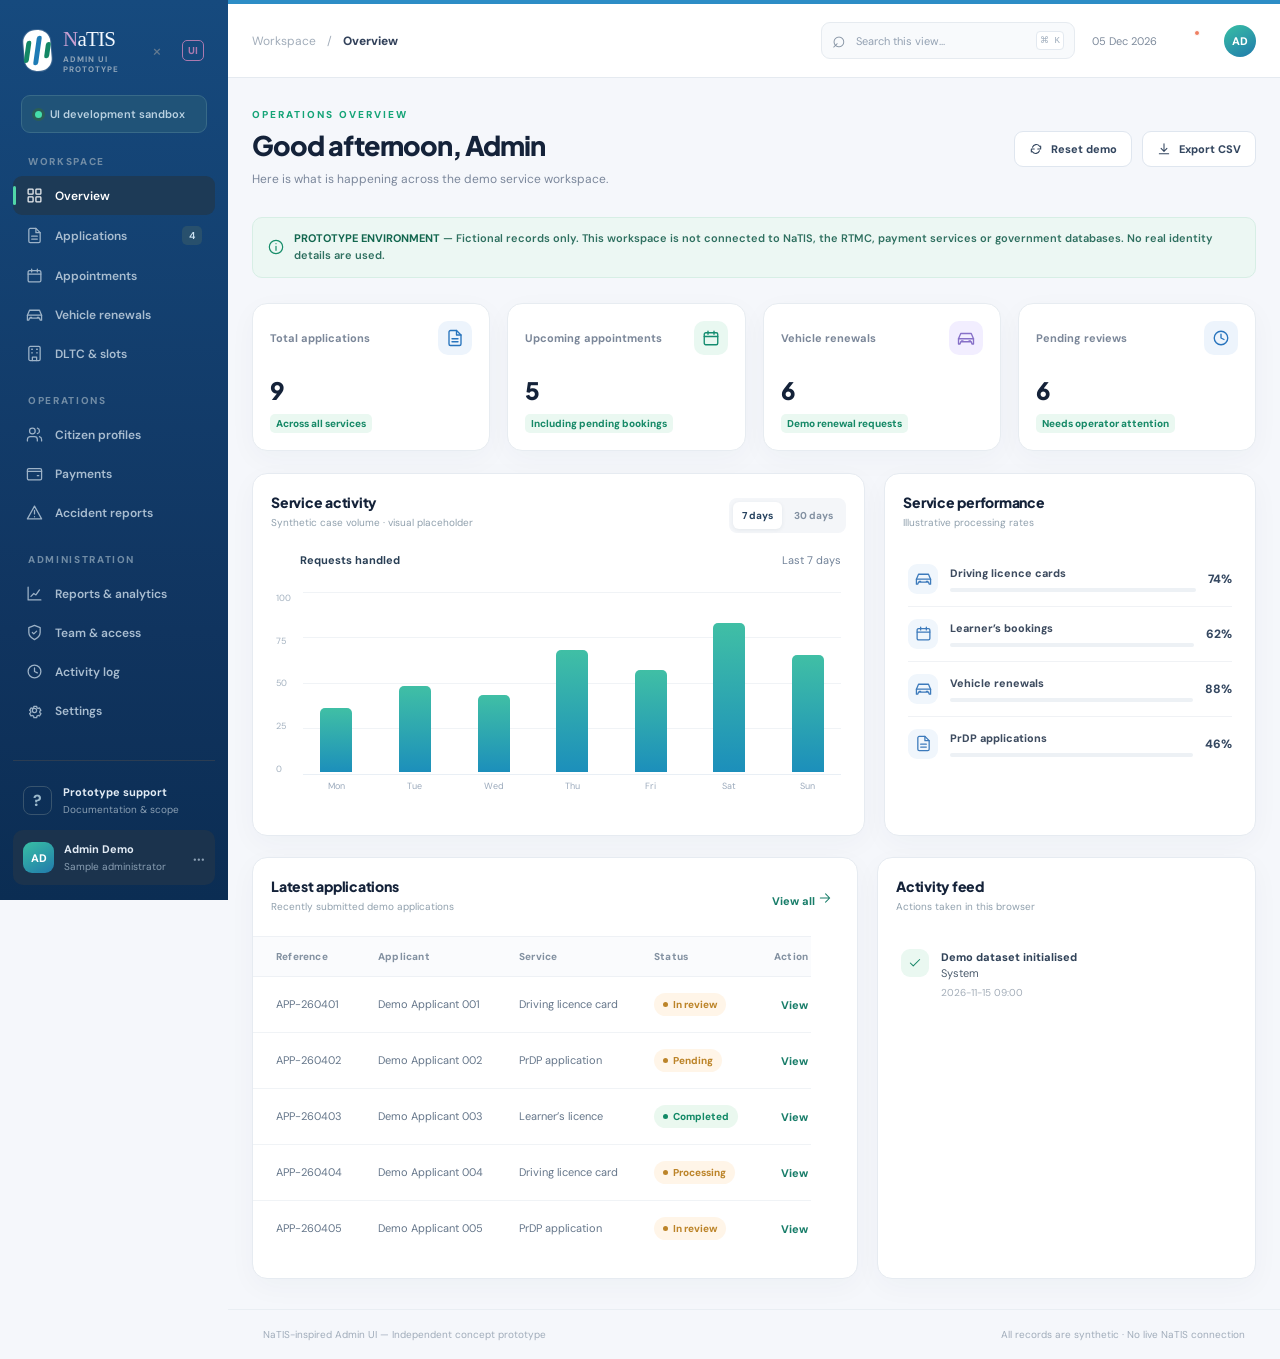
==== natis-admin/standalone.html @ 0d1a3b78 "feat(natis-admin): add self-contained HTML demo" ====
<!DOCTYPE html>
<html lang="en-ZA">
<head>
  <meta charset="UTF-8" />
  <meta name="viewport" content="width=device-width, initial-scale=1" />
  <meta name="theme-color" content="#0b1930" />
  <meta name="description" content="An independent, fictional admin-console prototype for road-traffic online services. Not affiliated with NaTIS or the RTMC." />
  <title>NaTIS Admin UI — Independent Prototype</title>
  <style>
@import url('https://fonts.googleapis.com/css2?family=DM+Sans:wght@400;500;600;700;800&family=Plus+Jakarta+Sans:wght@400;500;600;700;800&display=swap');
:root{color-scheme:light;--navy:#10233d;--navy2:#0b1c33;--navy3:#16314f;--ink:#142239;--sub:#728096;--border:#e5eaf0;--panel:#fff;--bg:#f5f7fb;--blue:#2572ce;--green:#07956e;--green2:#e9f8f1;--amber:#d08b18;--red:#c94b53;--shadow:0 8px 28px rgba(24,44,72,.035);--radius:15px}
*{box-sizing:border-box}html,body{padding:0;margin:0;min-height:100%;font-family:'DM Sans',-apple-system,BlinkMacSystemFont,'Segoe UI',sans-serif;color:var(--ink);background:var(--bg)}button,input,select,textarea{font:inherit}button{cursor:pointer}a{color:inherit}button:focus-visible,input:focus-visible,select:focus-visible{outline:3px solid #95c6fd;outline-offset:2px}
.app-shell{display:flex;min-height:100vh}.sidebar{width:257px;flex:0 0 257px;min-height:100vh;background:var(--navy);color:#d8e3ef;display:flex;flex-direction:column;position:sticky;top:0;height:100vh;z-index:15;padding:25px 13px 15px}.brand{display:flex;align-items:center;gap:12px;padding:2px 11px 21px}.brand-emblem{width:41px;height:41px;border-radius:12px;background:#e5f7f1;display:flex;gap:5px;align-items:center;justify-content:center;transform:rotate(-5deg)}.brand-emblem span{height:22px;width:5px;border-radius:4px;background:#138765;transform:skewX(-13deg)}.brand-emblem span:nth-child(2){height:29px;background:#1e7bb5}.brand-emblem span:nth-child(3){height:16px}.brand-copy{display:flex;flex-direction:column;gap:2px;min-width:0}.brand-copy strong{font-family:'Plus Jakarta Sans',sans-serif;color:#fff;font-size:15px;letter-spacing:-.55px}.brand-copy>span{color:#8ca2b7;letter-spacing:2.15px;font-size:9px;font-weight:800}.workspace-chip{display:flex;align-items:center;gap:8px;padding:11px 13px;background:#193552;border:1px solid #2b4560;border-radius:9px;margin:0 8px 22px;color:#b9d1e1;font-size:11px;font-weight:600}.green-dot{display:inline-block;width:7px;height:7px;border-radius:50%;background:#45dfac;box-shadow:0 0 0 3px #2a5e56}.nav-group{margin-bottom:21px}.nav-group-label{font-size:10px;letter-spacing:1.65px;color:#718ca5;padding:0 15px;margin:0 0 8px;font-weight:800}.nav-link{border:0;width:100%;padding:11px 13px;color:#a9bdd0;display:flex;align-items:center;gap:12px;background:transparent;text-align:left;border-radius:9px;font-size:12px;font-weight:600;position:relative;transition:background .15s,color .15s}.nav-link svg{width:17px;height:17px;opacity:.92}.nav-link:hover{background:#1c3854;color:#fff}.nav-link.active{background:#1d3a56;color:#fff}.nav-link.active:before{content:'';position:absolute;left:0;top:10px;bottom:10px;width:3px;background:#51d6a8;border-radius:2px}.nav-link .count{margin-left:auto;border-radius:5px;background:#28506d;font-size:10px;color:#d0e5f4;padding:3px 7px}.sidebar nav{overflow-y:auto;padding-bottom:12px;scrollbar-width:thin;scrollbar-color:#33506a transparent}.sidebar-bottom{margin-top:auto;padding-top:10px;border-top:1px solid #2b3d53}.sidebar-assist{display:flex;gap:11px;align-items:center;padding:14px 10px}.assist-icon{border:1px solid #38546e;width:29px;height:29px;border-radius:8px;display:grid;place-items:center;font-weight:800;color:#9cb9cc}.sidebar-assist strong,.operator strong{display:block;font-size:11px;color:#e2ebf4}.sidebar-assist span,.operator span{display:block;font-size:10px;color:#8a9fb3;margin-top:4px}.operator{padding:12px 10px;display:flex;align-items:center;gap:10px;background:#1b334d;border-radius:10px}.avatar,.top-avatar{background:linear-gradient(150deg,#38bfa4,#217aac);color:white;width:31px;height:31px;display:grid;place-items:center;border-radius:9px;font-size:11px;font-weight:800}.operator-ellipsis{margin-left:auto}.sidebar-close{display:none}
.main-area{min-width:0;flex:1;display:flex;flex-direction:column}.topbar{height:78px;flex:0 0 78px;background:#fff;border-bottom:1px solid var(--border);display:flex;align-items:center;justify-content:space-between;padding:0 35px;gap:18px}.top-left,.top-right{display:flex;align-items:center;gap:11px}.breadcrumb-root,.breadcrumb-divider{font-size:12px;color:#a2adba}.breadcrumb-current{font-size:12px;font-weight:800;color:#33425b}.top-right{gap:17px}.search-container{height:37px;border:1px solid #e6ebf0;background:#f8fafc;border-radius:9px;display:flex;align-items:center;padding:0 10px;gap:8px;width:254px}.search-icon{font-size:23px;line-height:0;color:#8593a3;margin-top:-3px}.search-container input{width:100%;min-width:0;outline:none;border:0;background:transparent;color:#22334c;font-size:11px}.search-container input:focus{outline:none}.search-container:focus-within{box-shadow:0 0 0 3px #e3f1ff;border-color:#98bfec}.search-container input::placeholder{color:#93a1b2}.search-container kbd{white-space:nowrap;background:#fff;border:1px solid #e3e9f0;color:#a0aebd;border-radius:4px;font-size:9px;padding:3px}.header-date{font-size:11px;color:#7e8b9c;white-space:nowrap}.icon-button{width:33px;height:33px;display:grid;place-items:center;border:0;background:transparent;border-radius:8px;color:#637a90;font-size:18px}.icon-button:hover{background:#f0f4f8}.notifications-button{position:relative}.notifications-button i{width:6px;height:6px;border-radius:50%;background:#ef7f62;position:absolute;right:7px;top:6px;border:1px solid #fff}.top-avatar{width:32px;height:32px;border-radius:50%}.mobile-menu{display:none}
.page-wrap{flex:1;width:100%;max-width:1610px;margin:0 auto;padding:37px 35px 30px}.page-eyebrow{font-size:10px;font-weight:800;letter-spacing:2.05px;color:var(--green);text-transform:uppercase;margin-bottom:8px}.page-header{display:flex;align-items:center;justify-content:space-between;gap:20px;margin:0 0 27px}.page-header h1{font-family:'Plus Jakarta Sans',sans-serif;font-size:27px;letter-spacing:-1.05px;line-height:1.2;margin:0 0 9px;font-weight:800}.page-header p{font-size:12px;margin:0;color:#7b879b;line-height:1.6}.header-actions{display:flex;align-items:center;gap:10px}.btn{display:inline-flex;align-items:center;justify-content:center;gap:8px;border:1px solid #dfe6ef;padding:10px 14px;border-radius:9px;font-weight:800;background:#fff;color:#33465f;font-size:11px;white-space:nowrap;transition:background .15s,transform .1s}.btn:hover{background:#f7fafc}.btn:active{transform:translateY(1px)}.btn svg{width:14px;height:14px}.btn.primary{background:#178c70;border-color:#178c70;color:white;box-shadow:0 4px 10px #158c7020}.btn.primary:hover{background:#087357}.btn.danger{border-color:#fee1e1;color:#c64b53;background:#fff9f9}.btn.ghost{background:transparent;border-color:transparent}.btn.small{padding:7px 11px;font-size:10px}.btn:disabled{opacity:.45;cursor:not-allowed}.proto-note{display:flex;align-items:center;gap:10px;background:#ecf7f3;border:1px solid #d7eee5;color:#2f7060;border-radius:10px;padding:12px 15px;font-size:11px;font-weight:600;line-height:1.6;margin-bottom:25px}.proto-note svg{flex:0 0 16px;color:#178d69}.proto-note strong{color:#13674f}
.kpi-grid{display:grid;grid-template-columns:repeat(4,minmax(0,1fr));gap:17px;margin-bottom:22px}.kpi{background:#fff;border:1px solid #e7ecf1;border-radius:var(--radius);padding:20px 21px 18px;box-shadow:var(--shadow);min-width:0}.kpi-top{display:flex;justify-content:space-between;align-items:center;gap:8px;margin-bottom:20px}.kpi-label{font-size:11px;font-weight:700;color:#7b8799}.kpi-icon{display:grid;place-items:center;width:34px;height:34px;border-radius:10px;background:#edf4fc;color:#2874bd}.kpi-icon.green{background:#e9f8f1;color:#148c70}.kpi-icon.orange{background:#fff6e7;color:#cb8a29}.kpi-icon.purple{background:#f2eeff;color:#8770c8}.kpi-value{font-size:27px;font-weight:800;letter-spacing:-1.25px;font-family:'Plus Jakarta Sans',sans-serif;white-space:nowrap}.kpi-foot{margin-top:9px;display:flex;align-items:center;gap:6px;font-size:10px;color:#8995a3}.trend{color:#168967;background:#eaf8f1;font-size:10px;padding:3px 6px;border-radius:5px;font-weight:800}.trend.warn{background:#fff5e6;color:#c18125}.panel-grid{display:grid;grid-template-columns:minmax(0,1.65fr) minmax(280px,1fr);gap:19px;margin-bottom:21px}.panel{background:var(--panel);border:1px solid #e6ebf1;border-radius:var(--radius);box-shadow:var(--shadow);min-width:0}.panel-header{display:flex;align-items:center;justify-content:space-between;padding:23px 23px 16px;gap:13px}.panel-title{font-family:'Plus Jakarta Sans',sans-serif;font-size:14px;font-weight:800;letter-spacing:-.25px;margin:0}.panel-subtitle{font-size:10px;color:#90a0ad;margin-top:5px}.panel-body{padding:0 23px 22px}.segment{display:flex;align-items:center;gap:3px;background:#f4f6f9;border-radius:8px;padding:4px}.segment button{border:0;background:transparent;border-radius:6px;color:#8290a1;padding:7px 9px;font-size:10px;font-weight:700}.segment button.active{background:#fff;box-shadow:0 1px 4px #182f4713;color:#25415e}.chart-wrapper{height:214px;width:100%;padding:5px 0 0}.chart-wrapper svg{width:100%;height:100%;overflow:visible}.chart-axis{font-size:10px;fill:#9aa8b8}.chart-label-row{display:flex;justify-content:space-between;color:#9ba8b7;font-size:10px;padding:0 0 0 24px}.service-row{display:flex;align-items:center;gap:12px;padding:12px 0}.service-row:not(:last-child){border-bottom:1px solid #f0f2f5}.service-symbol{height:35px;width:35px;border-radius:9px;background:#f0f6fc;color:#3c7abb;display:grid;place-items:center}.service-symbol.green{background:#e9f7f1;color:#178c6a}.service-symbol.orange{background:#fff5e8;color:#c69435}.service-symbol.purple{background:#f4efff;color:#9279bb}.service-info{flex:1;min-width:0}.service-info strong{display:block;font-size:10.8px;color:#3d4b5f;font-weight:800}.service-info span{font-size:10px;color:#98a4b3;margin-top:4px;display:block}.service-count{font-size:12px;font-weight:800;color:#344760}.service-progress{background:#edf1f5;height:4px;border-radius:5px;margin-top:8px;overflow:hidden}.service-progress span{display:block;height:100%;background:#46ac97;border-radius:5px}
.table-panel{overflow:hidden}.table-head{padding:21px 22px 15px;display:flex;align-items:center;justify-content:space-between;gap:10px}.table-head h3{font-size:14px;font-weight:800;font-family:'Plus Jakarta Sans',sans-serif;margin:0}.table-head p{font-size:10px;color:#9ba6b2;margin:5px 0 0}.table-head a{font-size:11px;text-decoration:none;color:#178c70;font-weight:800}.table-outer{overflow:auto;width:100%}table{width:100%;border-collapse:collapse;white-space:nowrap}thead th{text-align:left;background:#fafbfd;border-top:1px solid #eef1f5;border-bottom:1px solid #eef1f5;color:#8391a1;font-size:10px;font-weight:800;letter-spacing:.2px;padding:13px 18px}thead th:first-child,tbody td:first-child{padding-left:23px}tbody td{padding:13px 18px;border-bottom:1px solid #f0f3f6;font-size:11px;color:#65768a}tbody tr:last-child td{border-bottom:none}tbody tr:hover{background:#fafdfd}td strong{color:#2c3a51;font-weight:800;font-size:11px}td small{display:block;font-size:10px;color:#9aa6b4;margin-top:4px}.table-person{display:flex;align-items:center;gap:9px}.person-avatar{width:29px;height:29px;display:grid;place-items:center;border-radius:9px;background:#eaf3fa;color:#36618a;font-weight:800;font-size:10px}.status{display:inline-flex;align-items:center;gap:5px;border-radius:30px;font-size:10px;font-weight:800;padding:5px 9px;white-space:nowrap}.status:before{content:'';width:5px;height:5px;border-radius:50%;background:currentColor}.status.confirmed,.status.completed,.status.complete,.status.open,.status.active,.status.paid,.status.dispatched,.status.resolved,.status.readyforcollection{color:#128966;background:#eaf8ef}.status.pending,.status.processing,.status.inreview,.status.underreview,.status.reducedhours,.status.pendingreview,.status.review{color:#bc8429;background:#fff5e8}.status.cancelled,.status.failed,.status.closed,.status.problemcard,.status.rejected{color:#c44c57;background:#fff0f0}.status.default{color:#53749a;background:#edf3fa}.row-action{color:#187d69;font-size:11px;font-weight:800;background:transparent;border:0;padding:7px;white-space:nowrap}.row-action:hover{text-decoration:underline}.empty-state{padding:40px;text-align:center;color:#7b8997;font-size:12px}.empty-state strong{color:#526579;display:block;margin-bottom:7px}.table-tools{display:flex;align-items:center;gap:8px;padding:0 21px 16px;flex-wrap:wrap}.input,.select{padding:9px 11px;background:#fff;border:1px solid #e3e9ef;border-radius:8px;color:#46576c;font-size:11px;min-width:0}.search-field{position:relative;flex:1;min-width:220px}.search-field input{width:100%;padding-left:33px}.search-field span{position:absolute;left:11px;top:9px;color:#9babb9}.table-footer{border-top:1px solid #f0f2f5;padding:14px 23px;color:#98a5b3;font-size:10px;display:flex;align-items:center;justify-content:space-between}.table-footer b{color:#5f6e7d}.mini-pager{display:flex;gap:5px}.mini-pager button{border:1px solid #e9edf2;background:#fff;border-radius:6px;padding:5px 9px;font-size:10px;color:#53677a}.mini-pager button:disabled{opacity:.4;cursor:not-allowed}
.two-column{display:grid;grid-template-columns:minmax(0,1.6fr) minmax(290px,1fr);gap:19px;margin-top:20px}.activity{padding:5px 22px 22px}.activity-item{display:flex;align-items:flex-start;gap:12px;padding:13px 0}.activity-item:not(:last-child){border-bottom:1px solid #f3f5f7}.activity-dot{background:#eaf8f1;color:#158567;width:28px;height:28px;border-radius:9px;display:grid;place-items:center;flex:0 0 28px}.activity-text{flex:1;font-size:11px;line-height:1.5;color:#4d5d6e}.activity-text strong{font-weight:800;color:#314359}.activity-text span{display:block;margin-top:3px;color:#a3adb8;font-size:10px}.statline{display:flex;justify-content:space-between;padding:11px 0;font-size:11px;color:#7f8c9c;border-bottom:1px solid #f0f3f6}.statline strong{color:#30455d;font-size:11px}.summary-meter{height:7px;background:#edf2f6;overflow:hidden;border-radius:5px;display:flex;margin:15px 0 18px}.summary-meter span{height:100%}.summary-meter span:nth-child(1){background:#1da681}.summary-meter span:nth-child(2){background:#5b9ccc}.summary-meter span:nth-child(3){background:#edbc68}.summary-meter span:nth-child(4){background:#e77e78}.legend{display:flex;gap:14px;flex-wrap:wrap;font-size:10px;color:#8d9aaa}.legend i{display:inline-block;width:8px;height:8px;border-radius:50%;margin-right:6px}.panel-content{padding:0 23px 22px}.filter-section{margin-bottom:19px}.small-cards{display:grid;grid-template-columns:repeat(3,1fr);gap:15px;margin-bottom:22px}.small-stat{background:#fff;border:1px solid #e7ecf1;border-radius:12px;padding:17px 19px}.small-stat span{color:#8190a3;display:block;font-size:10px;margin-bottom:12px;font-weight:700}.small-stat strong{font-size:23px;font-family:'Plus Jakarta Sans',sans-serif;color:#293b53;letter-spacing:-.6px}.small-stat small{font-size:10px;color:#8b99a6;display:block;margin-top:7px}.hero-gradient{background:linear-gradient(110deg,#0f2c4a,#1f6172);color:white;border-radius:16px;padding:25px;display:flex;align-items:center;justify-content:space-between;gap:18px;margin:0 0 22px}.hero-gradient strong{font-size:16px;font-family:'Plus Jakarta Sans',sans-serif}.hero-gradient p{font-size:11px;color:#c8e7e6;margin:9px 0 0;line-height:1.6}.hero-gradient button{background:#f5ffff;color:#145b62;border:0;border-radius:9px;padding:11px 14px;font-size:11px;font-weight:800;white-space:nowrap}.settings-grid{display:grid;grid-template-columns:repeat(2,minmax(0,1fr));gap:19px}.setting-card{border:1px solid #e7ecf1;background:#fff;border-radius:14px;padding:22px}.setting-card h3{margin:0 0 9px;font-size:14px}.setting-card p{font-size:11px;color:#8492a2;line-height:1.7}.toggle-row{display:flex;align-items:center;justify-content:space-between;gap:13px;padding:15px 0;border-bottom:1px solid #eff2f5}.toggle-row:last-child{border-bottom:0}.toggle-row span{font-size:11px;font-weight:700;color:#46566a}.switch{position:relative;width:35px;height:20px;appearance:none;background:#cbd6e0;border:0;border-radius:20px;cursor:pointer;transition:background .2s}.switch:before{content:'';position:absolute;left:3px;top:3px;width:14px;height:14px;background:#fff;border-radius:50%;transition:transform .2s;box-shadow:0 1px 3px #1c3d4b44}.switch:checked{background:#13a17b}.switch:checked:before{transform:translateX(15px)}.info-box{background:#f5f8fb;border:1px solid #e6ebf0;border-radius:11px;padding:18px;color:#677c91;font-size:11px;line-height:1.8}.info-box strong{color:#273f58}.info-box p{margin:5px 0 0}.badge-demo{display:inline-flex;gap:6px;align-items:center;background:#fff8e9;border:1px solid #f7e5c3;border-radius:30px;color:#b28435;padding:6px 10px;font-size:10px;font-weight:800}.permission-table td:not(:first-child),.permission-table th:not(:first-child){text-align:center}.permission-ok{color:#178b6e;font-size:15px}.permission-no{color:#cad1da;font-size:15px}.app-footer{padding:18px 35px;border-top:1px solid #e9eef3;color:#a0acba;font-size:10px;display:flex;align-items:center;justify-content:space-between;gap:16px;flex-wrap:wrap}
.toast-stack{position:fixed;z-index:40;bottom:24px;right:25px;display:flex;flex-direction:column;gap:10px;max-width:360px}.toast{box-shadow:0 12px 35px #18395625;background:#132f47;color:#f5ffff;padding:13px 16px;border-radius:10px;border:1px solid #295273;font-size:12px;line-height:1.5;animation:rise .2s ease}@keyframes rise{from{transform:translateY(8px);opacity:0}to{transform:translateY(0);opacity:1}}.modal-overlay{position:fixed;inset:0;background:#0714279e;backdrop-filter:blur(3px);z-index:30;display:flex;align-items:center;justify-content:center;padding:15px}.modal{width:min(520px,100%);max-height:90vh;overflow:auto;border-radius:16px;background:#fff;box-shadow:0 40px 90px #0003}.modal-header{padding:23px 25px 16px;display:flex;align-items:flex-start;justify-content:space-between;gap:15px;border-bottom:1px solid #edf1f5}.modal-header strong{font-family:'Plus Jakarta Sans',sans-serif;font-size:18px;font-weight:800;color:#243b53;display:block}.modal-header span{font-size:10px;color:#8795a5;display:block;margin-top:6px}.modal-header button{border:0;background:#f5f7fa;border-radius:7px;width:29px;height:29px;color:#657990;font-size:17px}.modal-body{padding:21px 25px}.detail-row{padding:11px 0;display:flex;align-items:flex-start;justify-content:space-between;gap:20px;border-bottom:1px solid #f0f3f6}.detail-row span{color:#8b9aaa;font-size:11px}.detail-row strong{font-size:11px;color:#30445b;max-width:65%;text-align:right;word-break:break-word}.modal-actions{padding:17px 25px 22px;display:flex;justify-content:flex-end;gap:9px;flex-wrap:wrap}.modal-form{display:grid;grid-template-columns:1fr 1fr;gap:13px}.form-field{display:flex;flex-direction:column;gap:6px}.form-field.full{grid-column:1/-1}.form-field label{font-size:10px;font-weight:800;color:#66798e}.form-field input,.form-field select{border:1px solid #dce4ed;border-radius:8px;padding:11px 12px;outline:none;font-size:12px;color:#253d51;background:#fff;width:100%}.form-field input:focus,.form-field select:focus{border-color:#4c9dcb}.form-help{grid-column:1/-1;font-size:10px;line-height:1.6;color:#98a5b4;margin:2px 0 0}.mobile-shade{display:none}
@media(max-width:1280px){.sidebar{width:228px;flex-basis:228px}.page-wrap{padding:30px 24px}.topbar{padding:0 24px}.kpi{padding:17px}.kpi-value{font-size:24px}.panel-header{padding:19px 18px 13px}.panel-body{padding:0 18px 20px}.service-symbol{width:30px;height:30px}}
@media(max-width:1040px){.kpi-grid{grid-template-columns:repeat(2,minmax(0,1fr))}.header-date{display:none}.panel-grid,.two-column{grid-template-columns:1fr 1fr}.topbar{height:68px;flex-basis:68px}.search-container{width:190px}}
@media(max-width:800px){.sidebar{position:fixed;transform:translateX(-110%);transition:transform .2s;box-shadow:20px 0 40px #0002}.app-shell.nav-open .sidebar{transform:translateX(0)}.app-shell.nav-open .mobile-shade{display:block;position:fixed;inset:0;background:#1423367a;z-index:10}.sidebar-close{display:grid;margin-left:auto;color:#bed1e0}.mobile-menu{display:grid}.panel-grid,.two-column,.settings-grid{grid-template-columns:1fr}.search-container{width:190px}.page-header{align-items:flex-start}.app-footer{padding:16px 22px}}
@media(max-width:560px){.page-wrap{padding:24px 15px}.topbar{padding:0 14px}.breadcrumb-root,.breadcrumb-divider{display:none}.top-right{gap:8px}.search-container{max-width:145px}.search-container kbd{display:none}.top-avatar{display:none}.page-header{display:block}.page-header h1{font-size:23px}.header-actions{margin-top:17px;flex-wrap:wrap}.kpi-grid{gap:10px}.kpi{padding:15px 13px}.kpi-top{margin-bottom:13px}.kpi-value{font-size:20px}.kpi-foot{font-size:9px}.kpi-label{font-size:10px}.kpi-icon{height:29px;width:29px}.small-cards{grid-template-columns:1fr}.hero-gradient{display:block}.hero-gradient button{margin-top:15px}.panel-header{display:block}.panel-header .segment{margin-top:14px;display:inline-flex}.table-head{padding:20px 16px 12px}.table-tools{padding:0 16px 13px}.proto-note{align-items:flex-start}.modal-form{grid-template-columns:1fr}.modal-actions .btn{flex:1}}
/* Additional production-style sections and accessible sample branding */
:root{--navy:#153d6b;--navy2:#0a2e56;--navy3:#1d5082;--green:#15a477;--blue:#287dbb}
.sidebar{background:linear-gradient(180deg,#164a7e,#10345f 70%,#0b2d53)}
.brand-emblem{background:#fff;box-shadow:0 0 0 1px #ffffff2c}
.brand-copy strong{font-family:Georgia,'Times New Roman',serif;font-size:21px;color:#fff;letter-spacing:-.8px;font-weight:500}
.brand-copy>span{font-size:8px;letter-spacing:1.25px}
.topbar{border-top:4px solid #2d8dc6;min-height:75px}
.panel-content .table-outer{margin-left:-23px;margin-right:-23px}
.panel-content .table-outer table{min-width:570px}
.bar-chart{display:flex;align-items:end;height:100%;flex:1;gap:12px;border-bottom:1px solid #e9eff5;background:repeating-linear-gradient(to top,transparent,transparent calc(25% - 1px),#f0f3f6 calc(25% - 1px),#f0f3f6 25%)}
.bar-column{height:100%;flex:1;display:flex;align-items:center;justify-content:flex-end;flex-direction:column;gap:8px;min-width:0}
.bar-column .bar{background:linear-gradient(#40bfa5,#1c8fbb);border-radius:5px 5px 0 0;min-height:8px;width:min(32px,75%);transition:height .2s}
.bar-column span{height:12px;font-size:9px;color:#9baabc;margin-bottom:-18px}
.chart-wrapper{display:flex;gap:12px;padding-bottom:26px;margin-bottom:12px}
.chart-axis{display:flex;flex-direction:column;justify-content:space-between;font-size:9px;color:#a4b2c0}
.chart-label-row{display:flex;justify-content:space-between;margin:1px 0 20px;font-size:11px;color:#718298}.chart-label-row strong{color:#293f55}
.centre-grid{display:grid;grid-template-columns:repeat(3,minmax(0,1fr));gap:18px}
.centre-card{background:white;border:1px solid #e4ebf1;border-radius:13px;padding:21px;box-shadow:var(--shadow)}
.centre-card-top{display:flex;justify-content:space-between;align-items:center}.centre-card h3{margin:18px 0 6px;font-size:15px;color:#253c52}.centre-card p{font-size:11px;color:#8998a9;margin:0 0 23px}
.centre-capacity{display:flex;align-items:center;justify-content:space-between;gap:8px;font-size:11px;margin-bottom:12px}.centre-capacity strong{color:#286b5f}.centre-capacity span{color:#94a4b3;font-size:10px}
.centre-card .service-progress{height:7px;margin-bottom:22px}.centre-card .btn{width:100%}
.report-bar-row{padding:15px 0;display:flex;align-items:center;gap:18px;border-bottom:1px solid #eff3f6}.report-bar-row>div:first-child{width:40%;font-size:11px}.report-bar-row strong{display:block;color:#38516a}.report-bar-row span{font-size:10px;color:#93a2b2}.report-bar-row .service-progress{flex:1}
.export-list{display:grid;grid-template-columns:1fr 1fr;gap:9px}.export-list button{background:#f8fafc;border:1px solid #e6edf3;padding:11px;border-radius:9px;display:flex;align-items:center;gap:10px;color:#3c5167;font-size:11px;cursor:pointer;text-align:left}.export-list button span{flex:1}.export-list button:hover{background:#eef8f4;border-color:#a6ddce}
.compact table td{padding-top:7px;padding-bottom:7px}
@media(max-width:1200px){.centre-grid{grid-template-columns:repeat(2,minmax(0,1fr))}}
@media(max-width:680px){.centre-grid{grid-template-columns:1fr}.export-list{grid-template-columns:1fr}.bar-chart{gap:6px}.panel-content .table-outer{margin-left:-15px;margin-right:-15px}}

/* NaTIS purple wordmark accent inspired by the public portal */
.brand-copy strong{color:#f3f8ff}.brand-copy strong:first-letter{color:#c9a0d2}.workspace-chip{border-color:#386a88;background:#205378}.sidebar .brand:after{content:'UI';color:#ab7aaf;font-size:10px;font-weight:800;border:1px solid #ab7aaf;border-radius:5px;padding:3px 5px;margin-left:auto}.brand-copy>span{letter-spacing:1.03px}

</style>
</head>
<body>
  <div class="app-shell" id="appShell">
    <div class="mobile-shade" id="shade"></div>
    <aside class="sidebar" id="sidebar" aria-label="Primary navigation">
      <div class="brand">
        <span class="brand-emblem" aria-hidden="true"><span></span><span></span><span></span></span>
        <div class="brand-copy"><strong>NaTIS</strong><span>ADMIN UI PROTOTYPE</span></div>
        <button class="sidebar-close icon-button" id="closeSidebar" aria-label="Close navigation">×</button>
      </div>
      <div class="workspace-chip"><span class="green-dot"></span><span>UI development sandbox</span></div>
      <nav id="sideNav"></nav>
      <div class="sidebar-bottom">
        <div class="sidebar-assist"><div class="assist-icon">?</div><div><strong>Prototype support</strong><span>Documentation & scope</span></div></div>
        <div class="operator"><div class="avatar">AD</div><div class="operator-info"><strong>Admin Demo</strong><span>Sample administrator</span></div><span class="operator-ellipsis">•••</span></div>
      </div>
    </aside>
    <main class="main-area">
      <header class="topbar">
        <div class="top-left">
          <button id="menuToggle" class="icon-button mobile-menu" aria-label="Open menu">☰</button>
          <span class="breadcrumb-root">Workspace</span><span class="breadcrumb-divider">/</span><span id="breadcrumbCurrent" class="breadcrumb-current">Overview</span>
        </div>
        <div class="top-right">
          <div class="search-container"><span class="search-icon" aria-hidden="true">⌕</span><input id="globalSearch" type="search" autocomplete="off" aria-label="Search this view" placeholder="Search this view..." /><kbd>⌘ K</kbd></div>
          <div class="header-date" id="headerDate"></div>
          <button id="notificationsButton" class="icon-button notifications-button" title="View demo notifications" aria-label="Notifications"><span id="notificationIcon"></span><i></i></button>
          <div class="top-avatar" title="Sample administrator">AD</div>
        </div>
      </header>
      <div class="page-wrap"><div id="pageContent"></div></div>
      <footer class="app-footer"><span>NaTIS-inspired Admin UI — Independent concept prototype</span><span>All records are synthetic · No live NaTIS connection</span></footer>
    </main>
  </div>
  <div id="toastStack" class="toast-stack" aria-live="polite"></div>
  <div id="modalLayer"></div>
  <script>
/* NaTIS-inspired admin workspace demo — all records synthetic; no network/auth. */
(() => {
  'use strict';
  const KEY = 'road-services-admin-demo-v1';
  const icons = {
    grid:'<rect x="3" y="3" width="7" height="7" rx="1"/><rect x="14" y="3" width="7" height="7" rx="1"/><rect x="3" y="14" width="7" height="7" rx="1"/><rect x="14" y="14" width="7" height="7" rx="1"/>',
    file:'<path d="M14 2H6a2 2 0 0 0-2 2v16a2 2 0 0 0 2 2h12a2 2 0 0 0 2-2V8z"/><path d="M14 2v6h6M8 13h8M8 17h8"/>',
    calendar:'<rect x="3" y="5" width="18" height="16" rx="2"/><path d="M16 3v4M8 3v4M3 10h18"/>',
    car:'<path d="m5 17-1 3H2v-7l3-7h14l3 7v7h-2l-1-3H5Z"/><path d="M2 13h20M6 16h2m8 0h2"/>',
    building:'<rect x="4" y="2" width="16" height="20" rx="2"/><path d="M9 22v-5h6v5M8 6h1M15 6h1M8 11h1M15 11h1"/>',
    users:'<path d="M16 21v-2a4 4 0 0 0-4-4H6a4 4 0 0 0-4 4v2M9 11a4 4 0 1 0 0-8 4 4 0 0 0 0 8Z M22 21v-2a4 4 0 0 0-3-3.87M16 3.13a4 4 0 0 1 0 7.75"/>',
    wallet:'<rect x="2" y="5" width="20" height="16" rx="2"/><path d="M2 9h20M16 15h2"/>',
    alert:'<path d="M12 3 2 21h20L12 3Z M12 9v5m0 4h.01"/>',
    chart:'<path d="M3 3v18h18M7 16l4-4 3 2 5-7"/>',
    shield:'<path d="M12 22s8-4 8-10V5l-8-3-8 3v7c0 6 8 10 8 10Z"/><path d="m9 12 2 2 4-4"/>',
    clock:'<circle cx="12" cy="12" r="9"/><path d="M12 7v5l4 2"/>',
    settings:'<path d="M12 15a3 3 0 1 0 0-6 3 3 0 0 0 0 6Z"/><path d="m19.4 15 .1.1 1.6 1.3-2 3.4-1.9-.8a8 8 0 0 1-1.8 1l-.3 2h-4l-.3-2a8 8 0 0 1-1.8-1l-1.9.8-2-3.4 1.6-1.3a8 8 0 0 1 0-2l-1.6-1.3 2-3.4 1.9.8a8 8 0 0 1 1.8-1l.3-2h4l.3 2a8 8 0 0 1 1.8 1l1.9-.8 2 3.4-1.6 1.3a8 8 0 0 1 0 2Z"/>',
    search:'<circle cx="11" cy="11" r="7"/><path d="m16 16 5 5"/>',
    bell:'<path d="M18 8a6 6 0 0 0-12 0c0 7-3 7-3 9h18c0-2-3-2-3-9M10 21h4"/>',
    download:'<path d="M12 3v13m-5-5 5 5 5-5M4 20h16"/>',
    plus:'<path d="M12 4v16M4 12h16"/>',
    chevron:'<path d="m9 18 6-6-6-6"/>',
    check:'<path d="m4 12 5 5L20 6"/>',
    filter:'<path d="M3 5h18l-7 8v6l-4 2v-8L3 5Z"/>',
    arrow:'<path d="M4 12h16m-7-7 7 7-7 7"/>',
    refresh:'<path d="M20 7v5h-5M4 17v-5h5"/><path d="M6 9a7 7 0 0 1 12-2l2 2M4 15l2 2a7 7 0 0 0 12-2"/>',
    info:'<circle cx="12" cy="12" r="10"/><path d="M12 11v6m0-10h.01"/>',
    logout:'<path d="M10 17l5-5-5-5M15 12H3M12 3h7a2 2 0 0 1 2 2v14a2 2 0 0 1-2 2h-7"/>'
  };
  function icon(name, size=18){ return `<svg width="${size}" height="${size}" viewBox="0 0 24 24" fill="none" stroke="currentColor" stroke-width="1.8" stroke-linecap="round" stroke-linejoin="round" aria-hidden="true">${icons[name]||icons.file}</svg>`; }
  const nav = [
    {group:'WORKSPACE',items:[['overview','Overview','grid'],['applications','Applications','file'],['appointments','Appointments','calendar'],['renewals','Vehicle renewals','car'],['centres','DLTC & slots','building']]},
    {group:'OPERATIONS',items:[['citizens','Citizen profiles','users'],['payments','Payments','wallet'],['accidents','Accident reports','alert']]},
    {group:'ADMINISTRATION',items:[['reports','Reports & analytics','chart'],['team','Team & access','shield'],['audit','Activity log','clock'],['settings','Settings','settings']]}
  ];
  const demo = {
    applications:[
      ['APP-260401','Demo Applicant 001','Driving licence card','Johannesburg','In review','2026-11-14'],
      ['APP-260402','Demo Applicant 002','PrDP application','Pretoria','Pending','2026-11-14'],
      ['APP-260403','Demo Applicant 003','Learner’s licence','Polokwane','Completed','2026-11-13'],
      ['APP-260404','Demo Applicant 004','Driving licence card','Midrand','Processing','2026-11-13'],
      ['APP-260405','Demo Applicant 005','PrDP application','Centurion','In review','2026-11-12'],
      ['APP-260406','Demo Applicant 006','Driving licence test','Tzaneen','Pending','2026-11-12'],
      ['APP-260407','Demo Applicant 007','Learner’s licence','Sandton','Completed','2026-11-11'],
      ['APP-260408','Demo Applicant 008','Driving licence card','Phalaborwa','Rejected','2026-11-10'],
      ['APP-260409','Demo Applicant 009','PrDP application','Pretoria','Processing','2026-11-10']
    ].map(([id,name,service,centre,status,date])=>({id,name,service,centre,status,date})),
    appointments:[
      ['BKG-260101','Demo Applicant 011','Learner’s licence test','Pretoria DLTC','2026-11-18','09:00','Confirmed'],
      ['BKG-260102','Demo Applicant 012','Driving licence test','Centurion DLTC','2026-11-19','10:30','Confirmed'],
      ['BKG-260103','Demo Applicant 013','Card renewal','Polokwane DLTC','2026-11-20','11:00','Pending'],
      ['BKG-260104','Demo Applicant 014','Learner’s licence test','Midrand DLTC','2026-11-21','08:00','Confirmed'],
      ['BKG-260105','Demo Applicant 015','Driving licence test','Pretoria DLTC','2026-11-22','12:30','Cancelled'],
      ['BKG-260106','Demo Applicant 016','Card renewal','Phalaborwa DLTC','2026-11-23','09:30','Pending']
    ].map(([id,name,service,centre,date,time,status])=>({id,name,service,centre,date,time,status})),
    renewals:[
      ['VEH-260201','Demo Vehicle 001','GP ••• 084','Gauteng','Paid','R 1,052.00','2026-11-14'],
      ['VEH-260202','Demo Vehicle 002','L ••• 315','Limpopo','Processing','R 735.00','2026-11-14'],
      ['VEH-260203','Demo Vehicle 003','CA ••• 090','Western Cape','Dispatched','R 924.00','2026-11-13'],
      ['VEH-260204','Demo Vehicle 004','GP ••• 716','Gauteng','Pending','R 1,266.00','2026-11-13'],
      ['VEH-260205','Demo Vehicle 005','FS ••• 052','Free State','Completed','R 812.00','2026-11-12'],
      ['VEH-260206','Demo Vehicle 006','L ••• 611','Limpopo','Processing','R 680.00','2026-11-11']
    ].map(([id,name,registration,province,status,amount,date])=>({id,name,registration,province,status,amount,date})),
    centres:[
      ['CTR-001','Pretoria DLTC','Gauteng','Pretoria',42,60,'Active'],
      ['CTR-002','Centurion DLTC','Gauteng','Centurion',33,50,'Active'],
      ['CTR-003','Polokwane DLTC','Limpopo','Polokwane',25,40,'Active'],
      ['CTR-004','Midrand DLTC','Gauteng','Midrand',39,50,'Active'],
      ['CTR-005','Phalaborwa DLTC','Limpopo','Phalaborwa',17,30,'Reduced hours'],
      ['CTR-006','Sandton DLTC','Gauteng','Sandton',36,45,'Active']
    ].map(([id,name,province,city,booked,total,status])=>({id,name,province,city,booked,total,status})),
    citizens:Array.from({length:10},(_,i)=>({id:`USR-${String(2401+i)}`,name:`Demo Profile ${String(i+1).padStart(3,'0')}`,identity:`TEST •••• ${String(3000+i*421).slice(-4)}`,province:['Gauteng','Limpopo','Mpumalanga','Free State'][i%4],joined:`2026-10-${String(i+10).padStart(2,'0')}`,status:i===8?'Suspended':'Active'})),
    payments:[
      ['PAY-261001','VEH-260201','Vehicle renewal','R 1,052.00','Paid','2026-11-14'],
      ['PAY-261002','VEH-260202','Vehicle renewal','R 735.00','Paid','2026-11-14'],
      ['PAY-261003','APP-260402','PrDP booking','R 250.00','Pending','2026-11-14'],
      ['PAY-261004','VEH-260204','Vehicle renewal','R 1,266.00','Failed','2026-11-13'],
      ['PAY-261005','APP-260403','Learner’s test','R 108.00','Paid','2026-11-13'],
      ['PAY-261006','VEH-260205','Vehicle renewal','R 812.00','Paid','2026-11-12']
    ].map(([id,reference,service,amount,status,date])=>({id,reference,service,amount,status,date})),
    accidents:[
      ['INC-260101','Demo Report 001','Johannesburg','Minor damage','Pending review','2026-11-14'],
      ['INC-260102','Demo Report 002','Tshwane','Vehicle damage','In review','2026-11-13'],
      ['INC-260103','Demo Report 003','Polokwane','Minor damage','Resolved','2026-11-12'],
      ['INC-260104','Demo Report 004','Mbombela','Property damage','Pending review','2026-11-11']
    ].map(([id,name,location,type,status,date])=>({id,name,location,type,status,date})),
    team:[
      ['STAFF-001','Admin Demo','System administrator','Gauteng','Active'],
      ['STAFF-002','Reviewer Demo','Application reviewer','Limpopo','Active'],
      ['STAFF-003','Centre Demo','Centre operator','Gauteng','Active'],
      ['STAFF-004','Auditor Demo','Read-only auditor','National','Active']
    ].map(([id,name,role,scope,status])=>({id,name,role,scope,status})),
    audit:[{id:'LOG-001',action:'Demo dataset initialised',entity:'System',actor:'System',date:'2026-11-15 09:00'}],
    settings:{alerts:true,compact:false,weeklyDigest:false}
  };
  let state;
  try { const saved=JSON.parse(localStorage.getItem(KEY)); state=saved&&saved.applications&&saved.centres?{...structuredClone(demo),...saved}:structuredClone(demo); } catch {state=structuredClone(demo);}
  let page='overview', query='', filter='all', period='7d', pageIndex=0, modal=null;
  const $=sel=>document.querySelector(sel);
  const h=(value)=>String(value??'').replace(/[&<>"']/g,c=>({'&':'&amp;','<':'&lt;','>':'&gt;','"':'&quot;',"'":'&#39;'}[c]));
  const cap=s=>s.charAt(0).toUpperCase()+s.slice(1);
  const prettyDate=s=>{const d=new Date(`${s}T12:00:00`);return Number.isNaN(d.getTime())?s:d.toLocaleDateString('en-ZA',{day:'2-digit',month:'short',year:'numeric'});};
  const status=s=>`<span class="status ${h(s.toLowerCase().replace(/[^a-z]/g,''))}">${h(s)}</span>`;
  const routeLabel=id=>nav.flatMap(group=>group.items).find(i=>i[0]===id)?.[1]||'Overview';
  const save=()=>{try{localStorage.setItem(KEY,JSON.stringify(state));}catch{toast('Local storage is unavailable in this browser.');}};
  function log(action,entity){state.audit.unshift({id:`LOG-${Date.now()}`,action,entity,actor:'Admin Demo',date:new Date().toLocaleString('en-ZA',{hour12:false})});save();}
  function toast(message){const item=document.createElement('div');item.className='toast';item.textContent=message;$('#toastStack').append(item);setTimeout(()=>item.remove(),3400);}
  function navigate(target){if(!nav.flatMap(g=>g.items).some(i=>i[0]===target))target='overview';page=target;query='';filter='all';pageIndex=0;$('#globalSearch').value='';location.hash=`/${target}`;draw();$('#appShell').classList.remove('nav-open');window.scrollTo(0,0);}
  function navHtml(){return nav.map(g=>`<section class="nav-group"><p class="nav-group-label">${g.group}</p>${g.items.map(([id,label,ic])=>`<button class="nav-link ${page===id?'active':''}" data-nav="${id}" aria-current="${page===id?'page':'false'}">${icon(ic)}<span>${label}</span>${id==='applications'?`<span class="count">${state.applications.filter(a=>a.status==='Pending'||a.status==='In review').length}</span>`:''}</button>`).join('')}</section>`).join('');}
  const head=(eyebrow,title,desc='',actions='')=>`<div class="page-header"><div><div class="page-eyebrow">${eyebrow}</div><h1>${title}</h1><p>${desc}</p></div>${actions?`<div class="header-actions">${actions}</div>`:''}</div>`;
  const note=()=>`<div class="proto-note">${icon('info',16)}<span><strong>PROTOTYPE ENVIRONMENT</strong> — Fictional records only. This workspace is not connected to NaTIS, the RTMC, payment services or government databases. No real identity details are used.</span></div>`;
  const btn=(label,action,kind='')=>`<button class="btn ${kind}" data-action="${action}">${label}</button>`;
  const kpi=(label,value,delta,ic,kind='')=>`<article class="kpi"><div class="kpi-top"><span class="kpi-label">${label}</span><span class="kpi-icon ${kind}">${icon(ic,18)}</span></div><div class="kpi-value">${value}</div><div class="kpi-foot"><span class="trend">${delta}</span></div></article>`;
  const panel=(title,subtitle,inner,extra='')=>`<section class="panel"><div class="panel-header"><div><h2 class="panel-title">${title}</h2>${subtitle?`<p class="panel-subtitle">${subtitle}</p>`:''}</div>${extra}</div><div class="panel-content">${inner}</div></section>`;
  const stat=(label,value,foot)=>`<div class="small-stat"><span>${label}</span><strong>${value}</strong><small>${foot}</small></div>`;
  const table=(cols,rows,key,empty='No matching demo records.')=>`<div class="table-outer"><table><thead><tr>${cols.map(x=>`<th>${x[0]}</th>`).join('')}<th>Action</th></tr></thead><tbody>${rows.length?rows.map(r=>`<tr>${cols.map(([label,field,fmt])=>`<td>${fmt?fmt(r[field],r):h(r[field])}</td>`).join('')}<td><button class="row-action" data-open="${key}:${h(r.id)}" aria-label="View ${h(r.id)}">View details ${icon('chevron',12)}</button></td></tr>`).join(''):`<tr><td colspan="${cols.length+1}"><div class="empty-state"><strong>Nothing matches your search</strong>${empty}</div></td></tr>`}</tbody></table></div>`;
  const field=(label,name,value='',type='text',opts='')=>`<div class="form-field"><label for="f_${name}">${label}</label>${type==='select'?`<select id="f_${name}" name="${name}">${opts.split('|').map(x=>`<option ${x===value?'selected':''}>${h(x)}</option>`).join('')}</select>`:`<input id="f_${name}" name="${name}" type="${type}" value="${h(value)}" required />`}</div>`;
  const filterTool=(placeholder,statuses)=>`<div class="table-tools"><label class="search-field"><span>${icon('search',14)}</span><input class="input" id="localQuery" value="${h(query)}" aria-label="Search records" placeholder="${placeholder}" autocomplete="off"/></label><select class="select" id="statusFilter" aria-label="Filter by status"><option value="all">All statuses</option>${statuses.map(x=>`<option value="${h(x)}" ${filter===x?'selected':''}>${h(x)}</option>`).join('')}</select></div>`;
  const match=r=>Object.values(r).some(v=>String(v).toLowerCase().includes(query.toLowerCase())) && (filter==='all'||r.status===filter);
  const exportButton=key=>`<button class="btn" data-export="${key}">${icon('download',15)} Export CSV</button>`;
  function overview(){
    const apps=state.applications, upcoming=state.appointments.filter(x=>x.status!=='Cancelled');
    const bars=(period==='7d'?[35,47,42,67,56,82,64]:[45,60,51,68,75,48,82,61,56,79,65,88,68,77]).map((n,i)=>`<div class="bar-column"><div class="bar" style="height:${n}%" title="Demo volume ${n}"></div><span>${period==='7d'?['Mon','Tue','Wed','Thu','Fri','Sat','Sun'][i]:String(i*2+1)}</span></div>`).join('');
    const services=[['Driving licence cards',74,'car'],['Learner’s bookings',62,'calendar'],['Vehicle renewals',88,'car'],['PrDP applications',46,'file']];
    const recent=[...apps].sort((a,b)=>b.date.localeCompare(a.date)).slice(0,5);
    return head('OPERATIONS OVERVIEW','Good afternoon, Admin','Here is what is happening across the demo service workspace.',`${btn(`${icon('refresh',14)} Reset demo`,'reset','')}${exportButton('applications')}`)+note()+
      `<div class="kpi-grid">${kpi('Total applications',apps.length,'Across all services','file','blue')}${kpi('Upcoming appointments',upcoming.length,'Including pending bookings','calendar','green')}${kpi('Vehicle renewals',state.renewals.length,'Demo renewal requests','car','purple')}${kpi('Pending reviews',apps.filter(a=>['In review','Pending'].includes(a.status)).length+state.accidents.filter(a=>a.status==='Pending review').length,'Needs operator attention','clock','amber')}</div>`+
      `<div class="panel-grid">${panel('Service activity','Synthetic case volume · visual placeholder',`<div class="chart-label-row"><strong>Requests handled</strong><span>${period==='7d'?'Last 7 days':'Last 30 days'}</span></div><div class="chart-wrapper"><div class="chart-axis"><span>100</span><span>75</span><span>50</span><span>25</span><span>0</span></div><div class="bar-chart" role="img" aria-label="Sample request activity bar chart">${bars}</div></div>`,`<div class="segment"><button data-period="7d" class="${period==='7d'?'active':''}">7 days</button><button data-period="30d" class="${period==='30d'?'active':''}">30 days</button></div>`)}${panel('Service performance','Illustrative processing rates',services.map(([name,n,ic])=>`<div class="service-row"><div class="service-symbol">${icon(ic,17)}</div><div class="service-info"><strong>${name}</strong><div class="service-progress"><span style="width:${n}%"></span></div></div><span class="service-count">${n}%</span></div>`).join(''))}</div>`+
      `<div class="two-column">${panel('Latest applications','Recently submitted demo applications',table([['Reference','id'],['Applicant','name'],['Service','service'],['Status','status',status]],recent,'applications'),`<button class="row-action" data-nav="applications">View all ${icon('arrow',14)}</button>`)}${panel('Activity feed','Actions taken in this browser',state.audit.slice(0,5).map(x=>`<div class="activity-item"><span class="activity-dot">${icon('check',14)}</span><div class="activity-text"><strong>${h(x.action)}</strong><div>${h(x.entity)}</div><span>${h(x.date)}</span></div></div>`).join(''))}</div>`;
  }
  function recordsPage(key,eyebrow,title,description,cols,statuses,create=false){let rows=state[key].filter(match);return head(eyebrow,title,description,`${exportButton(key)} ${create?btn(`${icon('plus',14)} New ${key==='appointments'?'booking':'record'}`,`new:${key}`,'primary'):''}`)+note()+`<section class="panel table-panel"><div class="table-head"><div><h2>${title} register</h2><p>${state[key].length} demo records • ${rows.length} displayed</p></div><span class="badge-demo">SANDBOX DATA</span></div>${filterTool('Search by reference, name or service...',statuses)}${table(cols,rows,key)}<div class="table-footer"><span>Showing <b>${rows.length}</b> of ${state[key].length} records</span><span>Demo data can be modified locally</span></div></section>`;}
  function appointments(){return `<div class="small-cards">${stat('Confirmed',state.appointments.filter(a=>a.status==='Confirmed').length,'Demo appointments')}${stat('Awaiting confirmation',state.appointments.filter(a=>a.status==='Pending').length,'Pending operator review')}${stat('Cancelled',state.appointments.filter(a=>a.status==='Cancelled').length,'Sample cancellations')}</div>`+recordsPage('appointments','BOOKING OPERATIONS','Appointments','Manage test bookings and card-renewal appointments in the demo workspace.',[['Booking ID','id'],['Applicant','name'],['Service','service'],['Centre','centre'],['Date','date',prettyDate],['Time','time'],['Status','status',status]],['Confirmed','Pending','Cancelled'],true);}
  function centres(){const rows=state.centres.filter(match);return head('SERVICE NETWORK','DLTC & available slots','Review demonstration licensing centre capacity and operator availability.',btn(`${icon('plus',14)} Add centre`,'new:centres','primary'))+note()+`<div class="small-cards">${stat('Listed centres',state.centres.length,'All demonstration centres')}${stat('Total daily slots',state.centres.reduce((n,c)=>n+c.total,0),'Illustrative daily capacity')}${stat('Available slots',state.centres.reduce((n,c)=>n+c.total-c.booked,0),'Sample unbooked capacity')}</div><div class="table-tools" style="padding:0 0 17px"><label class="search-field"><span>${icon('search',14)}</span><input class="input" id="localQuery" value="${h(query)}" placeholder="Find a demo centre..." aria-label="Search centres"/></label></div><div class="centre-grid">${rows.map(c=>`<article class="centre-card"><div class="centre-card-top"><span class="service-symbol">${icon('building',20)}</span>${status(c.status)}</div><h3>${h(c.name)}</h3><p>${h(c.city)} · ${h(c.province)}</p><div class="centre-capacity"><strong>${c.total-c.booked} slots available</strong><span>${c.booked}/${c.total} booked</span></div><div class="service-progress"><span style="width:${Math.min(100,c.booked/c.total*100)}%"></span></div><button class="btn" data-open="centres:${h(c.id)}">Manage centre ${icon('chevron',13)}</button></article>`).join('')}</div>`;}
  function reports(){let values=[['Applications',state.applications.length],['Appointments',state.appointments.length],['Renewals',state.renewals.length],['Accident reports',state.accidents.length]];let total=values.reduce((n,a)=>n+a[1],0);return head('ANALYTICS','Reports & analytics','Operational snapshots derived exclusively from fictional local data.',`${exportButton('applications')} ${exportButton('audit')}`)+note()+`<div class="kpi-grid">${kpi('Cases on record',total,'All service categories','file')}${kpi('Completed applications',state.applications.filter(x=>x.status==='Completed').length,'From current local dataset','check')}${kpi('Paid transactions',state.payments.filter(x=>x.status==='Paid').length,'No real financial activity','wallet')}${kpi('Active centres',state.centres.filter(x=>x.status==='Active').length,'Fictional centres','building')}</div><div class="two-column">${panel('Volume by service','Current local records',values.map(([label,n])=>`<div class="report-bar-row"><div><strong>${label}</strong><span>${n} records</span></div><div class="service-progress"><span style="width:${total?Math.round(n/total*100):0}%"></span></div></div>`).join(''))}${panel('Downloadable data','Export synthetic tables in CSV format',`<div class="export-list">${['applications','appointments','renewals','centres','citizens','payments','accidents','audit'].map(x=>`<button data-export="${x}">${icon('file',16)}<span>${cap(x)}.csv</span>${icon('download',15)}</button>`).join('')}</div>`)}</div>`;}
  function team(){return head('ACCESS MANAGEMENT','Team & permissions','Illustrative role-based access matrix, without real authentication.',btn(`${icon('plus',14)} Add demo operator`,'new:team','primary'))+note()+`<div class="two-column">${panel('Demo operators','Local presentation only',table([['Operator','name'],['Role','role'],['Scope','scope'],['Status','status',status]],state.team.filter(match),'team'))}${panel('Role permission matrix','A suggested starting point',`<div class="table-outer"><table class="permission-table"><thead><tr><th>Permission</th><th>Admin</th><th>Reviewer</th><th>Auditor</th></tr></thead><tbody>${[['View records',1,1,1],['Update applications',1,1,0],['Edit centre capacity',1,0,0],['Manage accounts',1,0,0],['Export audit logs',1,0,1]].map(r=>`<tr><td>${r[0]}</td>${r.slice(1).map(x=>`<td class="${x?'permission-ok':'permission-no'}">${x?'✓':'—'}</td>`).join('')}</tr>`).join('')}</tbody></table></div>`)}</div>`;}
  function audit(){return recordsPage('audit','GOVERNANCE','Activity log','Local audit trail of changes made inside this browser.',[['Event','action'],['Record','entity'],['Actor','actor'],['Timestamp','date']],[],false);}
  function settings(){return head('WORKSPACE CONFIGURATION','Settings','Interface preferences for the local demonstration environment.')+note()+`<div class="settings-grid"><section class="setting-card"><h3>Interface preferences</h3><p>Stored in your browser only; changes do not affect any live service.</p>${[['alerts','Enable action notifications'],['compact','Compact data tables'],['weeklyDigest','Weekly digest (UI option only)']].map(([key,label])=>`<label class="toggle-row"><span>${label}</span><input class="switch" type="checkbox" data-setting="${key}" ${state.settings[key]?'checked':''}/></label>`).join('')}</section><section class="setting-card"><h3>Integration readiness</h3><p>External services are intentionally disabled for the UI acceptance phase.</p><div class="info-box"><strong>Google Apps Script</strong><p>Not connected · planned phase 2</p><strong>Google Sheets</strong><p>Not connected · planned phase 2</p><strong>Government/NaTIS databases</strong><p>Not connected · requires authorisation, security review and a documented integration contract</p></div></section><section class="setting-card"><h3>Data reset</h3><p>Clear local edits and restore all fictional demonstration records.</p>${btn(`${icon('refresh',14)} Restore sample dataset`,'reset','danger')}</section><section class="setting-card"><h3>About this concept</h3><p>Unendorsed admin interface concept inspired by the public NaTIS colour palette. For demonstration, evaluation, and implementation planning only.</p><div class="info-box"><strong>Version 1.0.0</strong><p>HTML · CSS · JavaScript · No API keys · No authentication · Offline-friendly after initial load</p></div></section></div>`;}
  const pages={overview,applications:()=>recordsPage('applications','CASE MANAGEMENT','Applications','Review licensing and PrDP application queues.',[['Reference','id'],['Applicant','name'],['Service','service'],['Centre','centre'],['Submitted','date',prettyDate],['Status','status',status]],['Pending','In review','Processing','Completed','Rejected']),appointments,renewals:()=>recordsPage('renewals','VEHICLE LICENSING','Vehicle renewals','Track demo licence renewal requests, processing and fulfilment.',[['Reference','id'],['Vehicle','name'],['Registration','registration'],['Province','province'],['Amount','amount'],['Status','status',status]],['Pending','Paid','Processing','Dispatched','Completed']),centres,citizens:()=>recordsPage('citizens','CITIZEN SERVICES','Citizen profiles','Search fictional accounts. Government IDs are never stored or displayed.',[['Profile','name'],['Synthetic ID','identity'],['Province','province'],['Registered','joined',prettyDate],['Status','status',status]],['Active','Suspended']),payments:()=>recordsPage('payments','TRANSACTION MONITORING','Payments','Illustrative financial records only. No live payment processing.',[['Transaction','id'],['Reference','reference'],['Service','service'],['Amount','amount'],['Date','date',prettyDate],['Status','status',status]],['Paid','Pending','Failed']),accidents:()=>recordsPage('accidents','INCIDENT MANAGEMENT','Accident reports','Triage fictional damage-only incident reports.',[['Report','id'],['Submitter','name'],['Location','location'],['Type','type'],['Submitted','date',prettyDate],['Status','status',status]],['Pending review','In review','Resolved']),reports,team,audit,settings};
  function draw(){
    $('#sideNav').innerHTML=navHtml();$('#breadcrumbCurrent').textContent=routeLabel(page);
    $('#pageContent').innerHTML=(pages[page]||overview)();
    if(state.settings.compact)document.body.classList.add('compact');else document.body.classList.remove('compact');
    $('#headerDate').textContent=new Date().toLocaleDateString('en-ZA',{day:'2-digit',month:'short',year:'numeric'});
  }
  function openDetail(collection,id){const row=state[collection]?.find(x=>x.id===id);if(!row)return toast('Demo record not found.');modal={collection,id};const fields=Object.entries(row).map(([k,v])=>`<div class="detail-row"><span>${h(k.replace(/([A-Z])/g,' $1').replace(/^./,m=>m.toUpperCase()))}</span><strong>${k==='status'?status(v):h(v)}</strong></div>`).join('');
    let statuses={applications:['Pending','In review','Processing','Completed','Rejected'],appointments:['Pending','Confirmed','Cancelled'],renewals:['Pending','Paid','Processing','Dispatched','Completed'],centres:['Active','Reduced hours','Closed'],citizens:['Active','Suspended'],payments:[],accidents:['Pending review','In review','Resolved'],team:['Active','Suspended'],audit:[]}[collection]||[];
    const edit=collection==='appointments'?`<div class="modal-form" style="margin-top:17px">${field('Appointment date','date',row.date,'date')}${field('Time','time',row.time,'time')}</div>`:collection==='centres'?`<div class="modal-form" style="margin-top:17px">${field('Booked slots','booked',row.booked,'number')}${field('Total slots','total',row.total,'number')}</div>`:'';
    const selector=statuses.length?`<div class="form-field" style="margin-top:16px"><label for="newStatus">Update demo status</label><select id="newStatus">${statuses.map(x=>`<option ${x===row.status?'selected':''}>${h(x)}</option>`).join('')}</select></div>`:'';
    $('#modalLayer').innerHTML=`<div class="modal-overlay" role="presentation"><div class="modal" role="dialog" aria-modal="true" aria-labelledby="dialogTitle"><div class="modal-header"><div><strong id="dialogTitle">${h(id)}</strong><span>${h(cap(collection))} · Fictional record</span></div><button data-close aria-label="Close dialog">×</button></div><div class="modal-body">${fields}${edit}${selector}</div><div class="modal-actions"><button class="btn" data-close>Close</button>${selector||edit?`<button class="btn primary" data-save-detail>Save demo changes</button>`:''}</div></div></div>`;
    $('#modalLayer').querySelector('[data-close]').focus();
  }
  function openCreate(collection){modal={collection,create:true};let inner='';
    if(collection==='appointments')inner=`${field('Applicant name','name','Demo Applicant','text')}${field('Service','service','Learner’s licence test','select','Learner’s licence test|Driving licence test|Card renewal')}${field('Centre','centre','Pretoria DLTC','select',state.centres.map(x=>x.name).join('|'))}${field('Date','date','2026-11-25','date')}${field('Time','time','09:00','time')}<p class="form-help">Creates a fictional appointment in this browser only.</p>`;
    if(collection==='centres')inner=`${field('Centre name','name','Demo DLTC','text')}${field('City','city','Pretoria')}${field('Province','province','Gauteng','select','Gauteng|Limpopo|Mpumalanga|Free State|KwaZulu-Natal|North West|Eastern Cape|Western Cape|Northern Cape')}${field('Daily capacity','total',30,'number')}<p class="form-help">This will not create an official testing centre.</p>`;
    if(collection==='team')inner=`${field('Operator display name','name','Demo Operator')}${field('Role','role','Application reviewer','select','System administrator|Application reviewer|Centre operator|Read-only auditor')}${field('Scope','scope','Gauteng','select','National|Gauteng|Limpopo|Western Cape|Eastern Cape|KwaZulu-Natal')}<p class="form-help">No invitation is emailed. This is a UI-only record.</p>`;
    $('#modalLayer').innerHTML=`<div class="modal-overlay"><form id="createForm" class="modal" role="dialog" aria-modal="true" aria-labelledby="dialogTitle"><div class="modal-header"><div><strong id="dialogTitle">New ${h(collection.slice(0,-1))}</strong><span>Create a synthetic record</span></div><button type="button" data-close aria-label="Close dialog">×</button></div><div class="modal-body"><div class="modal-form">${inner}</div></div><div class="modal-actions"><button type="button" class="btn" data-close>Cancel</button><button type="submit" class="btn primary">Create demo record</button></div></form></div>`;
    $('#createForm input').focus();
  }
  function closeModal(){modal=null;$('#modalLayer').innerHTML='';}
  function saveDetail(){if(!modal||modal.create)return;const row=state[modal.collection].find(x=>x.id===modal.id);if(!row)return;const s=$('#newStatus');if(s)row.status=s.value;
    if(modal.collection==='appointments'){const date=$('#f_date').value,time=$('#f_time').value;if(!date||!time)return toast('Date and time are required.');row.date=date;row.time=time;}
    if(modal.collection==='centres'){let booked=Number($('#f_booked').value),total=Number($('#f_total').value);if(!Number.isInteger(total)||!Number.isInteger(booked)||total<=0||booked<0||booked>total)return toast('Capacity must be positive and booked slots cannot exceed total.');row.total=total;row.booked=booked;}
    log('Updated demo record',row.id);closeModal();draw();toast(`Saved local changes to ${row.id}.`);
  }
  function createRecord(form){const data=Object.fromEntries(new FormData(form));const collection=modal?.collection;if(!['appointments','centres','team'].includes(collection))return;
    const prefix={appointments:'BKG',centres:'CTR',team:'STAFF'}[collection];const id=`${prefix}-DEMO-${String(Date.now()).slice(-6)}`;let row={id,...data,status:collection==='appointments'?'Pending':'Active'};
    if(collection==='centres'){row.booked=0;row.total=Number(data.total);if(!Number.isInteger(row.total)||row.total<1)return toast('Enter a valid daily capacity.');}
    state[collection].unshift(row);log('Created demo record',id);closeModal();draw();toast(`${id} created locally.`);
  }
  function exportCsv(collection){const rows=state[collection];if(!Array.isArray(rows)||!rows.length)return toast('No records to export.');const keys=Object.keys(rows[0]);const cell=v=>{let x=String(v??'');if(/^[\s]*[=+@-]/.test(x))x="'"+x;return `"${x.replace(/"/g,'""')}"`;};const csv=[keys.map(cell).join(','),...rows.map(r=>keys.map(k=>cell(r[k])).join(','))].join('\r\n');const blob=new Blob(['\ufeff',csv],{type:'text/csv;charset=utf-8;'});const url=URL.createObjectURL(blob);const a=document.createElement('a');a.href=url;a.download=`natis-admin-demo-${collection}.csv`;document.body.append(a);a.click();a.remove();setTimeout(()=>URL.revokeObjectURL(url),1000);toast(`Exported ${rows.length} fictional ${collection} records.`);}
  document.addEventListener('click',e=>{
    const n=e.target.closest('[data-nav]');if(n){navigate(n.dataset.nav);return;}
    const b=e.target.closest('[data-open]');if(b){const [collection,...id]=b.dataset.open.split(':');openDetail(collection,id.join(':'));return;}
    if(e.target.closest('[data-close]')||(e.target.classList.contains('modal-overlay'))){closeModal();return;}
    if(e.target.closest('[data-save-detail]')){saveDetail();return;}
    const exp=e.target.closest('[data-export]');if(exp){exportCsv(exp.dataset.export);return;}
    const p=e.target.closest('[data-period]');if(p){period=p.dataset.period;draw();return;}
    const a=e.target.closest('[data-action]');if(a){const name=a.dataset.action;if(name.startsWith('new:'))openCreate(name.slice(4));if(name==='reset'){if(confirm('Restore all synthetic data and discard your local demo edits?')){state=structuredClone(demo);save();log('Reset demo dataset','System');draw();toast('Demo data restored.');}}return;}
  });
  document.addEventListener('submit',e=>{if(e.target.id==='createForm'){e.preventDefault();createRecord(e.target);}});
  document.addEventListener('input',e=>{if(e.target.id==='localQuery'||e.target.id==='globalSearch'){query=e.target.value;pageIndex=0;const focused=e.target.id;const caret=e.target.selectionStart;draw();const n=$('#'+focused);if(n){n.focus();try{n.setSelectionRange(caret,caret);}catch{}}if(focused==='globalSearch')$('#globalSearch').value=query;}});
  document.addEventListener('change',e=>{if(e.target.id==='statusFilter'){filter=e.target.value;draw();}if(e.target.dataset.setting){state.settings[e.target.dataset.setting]=e.target.checked;save();draw();toast('Preference saved locally.');}});
  document.addEventListener('keydown',e=>{if(e.key==='Escape'){if(modal)closeModal();else $('#appShell').classList.remove('nav-open');}if((e.metaKey||e.ctrlKey)&&e.key.toLowerCase()==='k'){e.preventDefault();$('#globalSearch').focus();}});
  $('#menuToggle').addEventListener('click',()=>$('#appShell').classList.add('nav-open'));
  $('#closeSidebar').addEventListener('click',()=>$('#appShell').classList.remove('nav-open'));
  $('#shade').addEventListener('click',()=>$('#appShell').classList.remove('nav-open'));
  $('#notificationsButton').addEventListener('click',()=>toast('No live notifications. This is a demonstration workspace.'));
  window.addEventListener('hashchange',()=>{const id=location.hash.replace(/^#\//,'');if(id!==page)navigate(id);});
  // Expose a tiny deterministic read-only diagnostic for automated UI tests.
  window.__NATIS_DEMO__={getRoute:()=>page,getCounts:()=>({applications:state.applications.length,appointments:state.appointments.length,centres:state.centres.length}),getDemoOnly:()=>true};
  const initial=location.hash.replace(/^#\//,'');page=nav.flatMap(g=>g.items).some(x=>x[0]===initial)?initial:'overview';draw();
})();

</script>
</body>
</html>
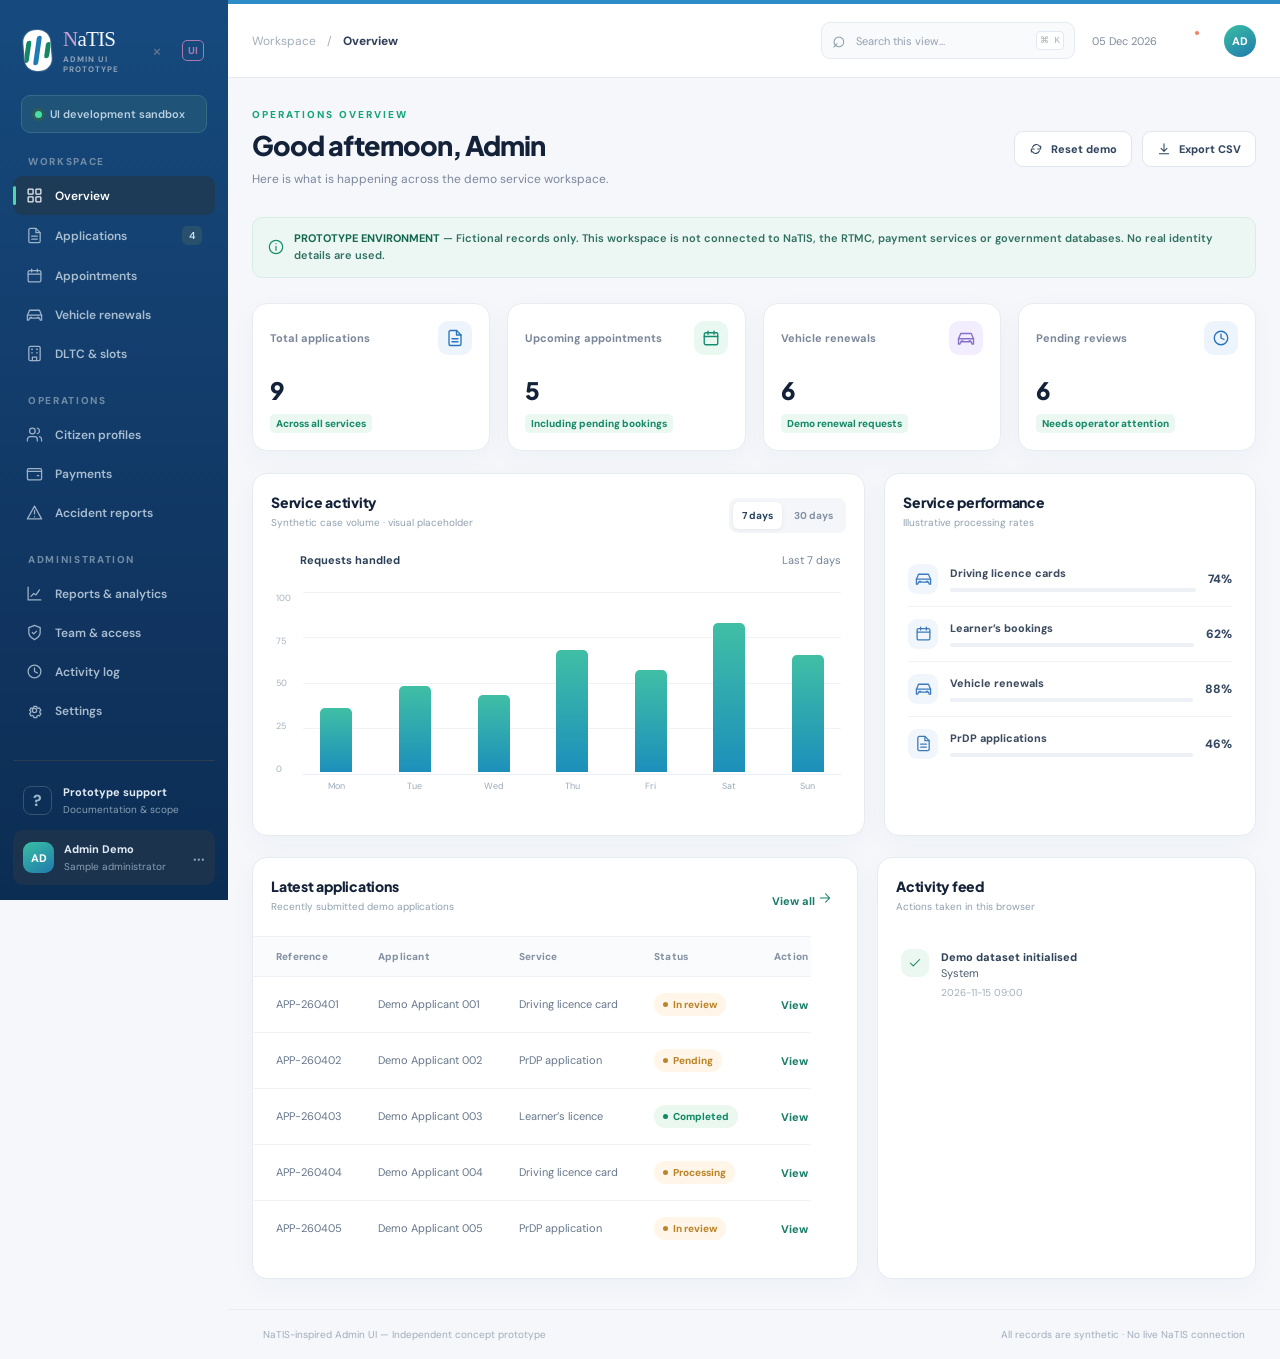
==== commit d7df5cba: "chore(natis-admin): final branding and test updates" ====
--- a/natis-admin/standalone.html
+++ b/natis-admin/standalone.html
@@ -51,6 +51,9 @@
 /* NaTIS purple wordmark accent inspired by the public portal */
 .brand-copy strong{color:#f3f8ff}.brand-copy strong:first-letter{color:#c9a0d2}.workspace-chip{border-color:#386a88;background:#205378}.sidebar .brand:after{content:'UI';color:#ab7aaf;font-size:10px;font-weight:800;border:1px solid #ab7aaf;border-radius:5px;padding:3px 5px;margin-left:auto}.brand-copy>span{letter-spacing:1.03px}
 
+/* Reference the public RTMC-hosted NaTIS mark when accessible; fallback is the built-in abstract icon. */
+.brand-emblem{position:relative;overflow:hidden}.brand-emblem img{position:absolute;inset:2px;width:calc(100% - 4px);height:calc(100% - 4px);object-fit:contain;background:#fff;border-radius:7px}
+
 </style>
 </head>
 <body>
@@ -58,7 +61,7 @@
     <div class="mobile-shade" id="shade"></div>
     <aside class="sidebar" id="sidebar" aria-label="Primary navigation">
       <div class="brand">
-        <span class="brand-emblem" aria-hidden="true"><span></span><span></span><span></span></span>
+        <span class="brand-emblem" aria-hidden="true"><span></span><span></span><span></span><img src="https://www.rtmc.co.za/images/rtmc/logo/NaTIS_Logo_small.png" alt="" onerror="this.remove()" /></span>
         <div class="brand-copy"><strong>NaTIS</strong><span>ADMIN UI PROTOTYPE</span></div>
         <button class="sidebar-close icon-button" id="closeSidebar" aria-label="Close navigation">×</button>
       </div>
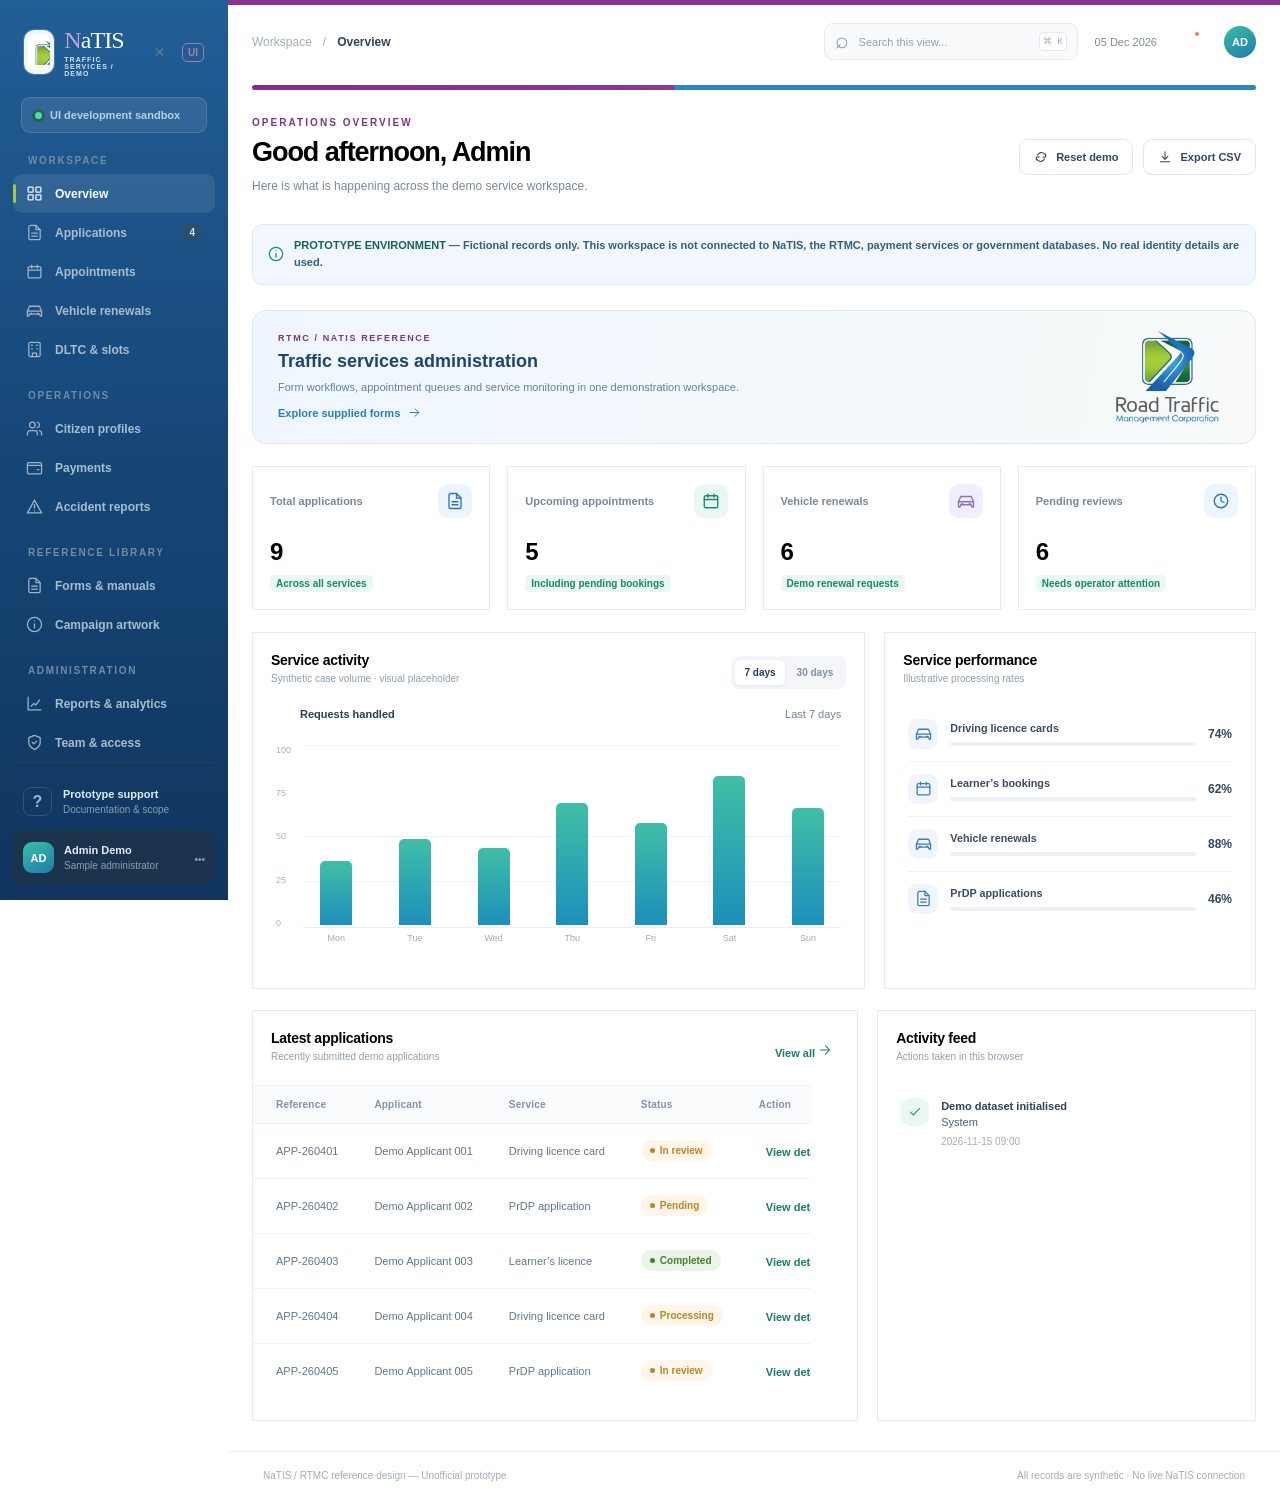
==== commit b520c464: "feat(natis): embed supplied RTMC branding, forms library and campaigns in offline UI v2" ====
--- a/natis-admin/standalone.html
+++ b/natis-admin/standalone.html
@@ -3,11 +3,10 @@
 <head>
   <meta charset="UTF-8" />
   <meta name="viewport" content="width=device-width, initial-scale=1" />
-  <meta name="theme-color" content="#0b1930" />
+  <meta name="theme-color" content="#1b4778" />
   <meta name="description" content="An independent, fictional admin-console prototype for road-traffic online services. Not affiliated with NaTIS or the RTMC." />
   <title>NaTIS Admin UI — Independent Prototype</title>
-  <style>
-@import url('https://fonts.googleapis.com/css2?family=DM+Sans:wght@400;500;600;700;800&family=Plus+Jakarta+Sans:wght@400;500;600;700;800&display=swap');
+  <style>500;600;700;800&family=Plus+Jakarta+Sans:wght@400;500;600;700;800&display=swap');
 :root{color-scheme:light;--navy:#10233d;--navy2:#0b1c33;--navy3:#16314f;--ink:#142239;--sub:#728096;--border:#e5eaf0;--panel:#fff;--bg:#f5f7fb;--blue:#2572ce;--green:#07956e;--green2:#e9f8f1;--amber:#d08b18;--red:#c94b53;--shadow:0 8px 28px rgba(24,44,72,.035);--radius:15px}
 *{box-sizing:border-box}html,body{padding:0;margin:0;min-height:100%;font-family:'DM Sans',-apple-system,BlinkMacSystemFont,'Segoe UI',sans-serif;color:var(--ink);background:var(--bg)}button,input,select,textarea{font:inherit}button{cursor:pointer}a{color:inherit}button:focus-visible,input:focus-visible,select:focus-visible{outline:3px solid #95c6fd;outline-offset:2px}
 .app-shell{display:flex;min-height:100vh}.sidebar{width:257px;flex:0 0 257px;min-height:100vh;background:var(--navy);color:#d8e3ef;display:flex;flex-direction:column;position:sticky;top:0;height:100vh;z-index:15;padding:25px 13px 15px}.brand{display:flex;align-items:center;gap:12px;padding:2px 11px 21px}.brand-emblem{width:41px;height:41px;border-radius:12px;background:#e5f7f1;display:flex;gap:5px;align-items:center;justify-content:center;transform:rotate(-5deg)}.brand-emblem span{height:22px;width:5px;border-radius:4px;background:#138765;transform:skewX(-13deg)}.brand-emblem span:nth-child(2){height:29px;background:#1e7bb5}.brand-emblem span:nth-child(3){height:16px}.brand-copy{display:flex;flex-direction:column;gap:2px;min-width:0}.brand-copy strong{font-family:'Plus Jakarta Sans',sans-serif;color:#fff;font-size:15px;letter-spacing:-.55px}.brand-copy>span{color:#8ca2b7;letter-spacing:2.15px;font-size:9px;font-weight:800}.workspace-chip{display:flex;align-items:center;gap:8px;padding:11px 13px;background:#193552;border:1px solid #2b4560;border-radius:9px;margin:0 8px 22px;color:#b9d1e1;font-size:11px;font-weight:600}.green-dot{display:inline-block;width:7px;height:7px;border-radius:50%;background:#45dfac;box-shadow:0 0 0 3px #2a5e56}.nav-group{margin-bottom:21px}.nav-group-label{font-size:10px;letter-spacing:1.65px;color:#718ca5;padding:0 15px;margin:0 0 8px;font-weight:800}.nav-link{border:0;width:100%;padding:11px 13px;color:#a9bdd0;display:flex;align-items:center;gap:12px;background:transparent;text-align:left;border-radius:9px;font-size:12px;font-weight:600;position:relative;transition:background .15s,color .15s}.nav-link svg{width:17px;height:17px;opacity:.92}.nav-link:hover{background:#1c3854;color:#fff}.nav-link.active{background:#1d3a56;color:#fff}.nav-link.active:before{content:'';position:absolute;left:0;top:10px;bottom:10px;width:3px;background:#51d6a8;border-radius:2px}.nav-link .count{margin-left:auto;border-radius:5px;background:#28506d;font-size:10px;color:#d0e5f4;padding:3px 7px}.sidebar nav{overflow-y:auto;padding-bottom:12px;scrollbar-width:thin;scrollbar-color:#33506a transparent}.sidebar-bottom{margin-top:auto;padding-top:10px;border-top:1px solid #2b3d53}.sidebar-assist{display:flex;gap:11px;align-items:center;padding:14px 10px}.assist-icon{border:1px solid #38546e;width:29px;height:29px;border-radius:8px;display:grid;place-items:center;font-weight:800;color:#9cb9cc}.sidebar-assist strong,.operator strong{display:block;font-size:11px;color:#e2ebf4}.sidebar-assist span,.operator span{display:block;font-size:10px;color:#8a9fb3;margin-top:4px}.operator{padding:12px 10px;display:flex;align-items:center;gap:10px;background:#1b334d;border-radius:10px}.avatar,.top-avatar{background:linear-gradient(150deg,#38bfa4,#217aac);color:white;width:31px;height:31px;display:grid;place-items:center;border-radius:9px;font-size:11px;font-weight:800}.operator-ellipsis{margin-left:auto}.sidebar-close{display:none}
@@ -54,6 +53,48 @@
 /* Reference the public RTMC-hosted NaTIS mark when accessible; fallback is the built-in abstract icon. */
 .brand-emblem{position:relative;overflow:hidden}.brand-emblem img{position:absolute;inset:2px;width:calc(100% - 4px);height:calc(100% - 4px);object-fit:contain;background:#fff;border-radius:7px}
 
+/* v2 — supplied NaTIS/RTMC brand assets and source-backed resource library */
+:root{--navy:#143f71;--navy2:#12315a;--navy3:#205a92;--blue:#237fbd;--green:#62a43a;--green2:#edf8e8;--purple:#7c278d}
+body{font-family:Arial,Helvetica,sans-serif;}
+.sidebar{background:linear-gradient(180deg,#225e97 0%,#164676 52%,#10355e 100%)}
+.sidebar .brand{gap:10px;padding-bottom:20px}
+.brand-emblem{background:rgba(255,255,255,.94)!important;transform:none!important;overflow:hidden!important;width:44px!important;height:44px!important;border-radius:10px!important;padding:4px}
+.brand-emblem>span{display:none!important}
+.brand-emblem img.brand-rtmc{position:static!important;display:block!important;object-fit:contain!important;width:100%!important;height:100%!important;max-width:none!important;max-height:none!important;opacity:1!important;transform:none!important}
+.brand-copy strong{font-family:Georgia,'Times New Roman',serif;color:#fff;font-size:24px;font-weight:500;letter-spacing:-.9px}
+.brand-copy>span{font-family:Arial,sans-serif;color:#d0e3f4;letter-spacing:1.05px;font-size:7px}
+.workspace-chip{background:rgba(255,255,255,.085);border-color:#ffffff22}
+.nav-link.active{background:#ffffff17;border-left-color:#a2cc40}
+.nav-link.active:before{background:#a2cc40}
+.topbar{border-top:5px solid #8b348f;background:#fff}
+.page-wrap{position:relative}
+.masthead-accent{height:5px;background:linear-gradient(90deg,#892991 0%,#8e3598 42%,#2b86c2 42%,#2b86c2 100%);border-radius:6px;margin:-23px 0 27px}
+.page-eyebrow{color:#7b348f}
+.btn.primary{background:#1f78b1;border-color:#1f78b1}
+.btn.primary:hover{background:#165e90}
+.status.completed,.status.resolved,.status.paid{background:#eaf5e7;color:#41832c}
+.proto-note{background:#f1f7fd;color:#305e84;border-color:#dcebf5}
+.overview-brand-band{display:flex;align-items:center;justify-content:space-between;gap:30px;background:linear-gradient(100deg,#eff6ff,#f7faf9);border:1px solid #dce8f2;border-radius:14px;padding:17px 25px;margin:0 0 22px;min-height:125px}
+.overview-brand-left span,.reference-eyebrow{font-size:9px;letter-spacing:1.6px;font-weight:800;color:#7b348f;display:block;margin-bottom:8px}
+.overview-brand-left strong{font-size:18px;color:#1d456d;display:block;margin-bottom:7px}
+.overview-brand-left p{font-size:11px;color:#66809a;line-height:1.5;margin:0}
+.overview-brand-band img{object-fit:contain;max-width:135px;max-height:98px}
+.brand-action{background:none;border:0;padding:0;color:#267eb8;font-weight:800;margin-top:11px;font-size:11px;display:inline-flex;align-items:center;gap:8px}
+.reference-hero{border:1px solid #e2ebf2;background:linear-gradient(105deg,#eff7fc,#fff);border-radius:16px;padding:25px 30px;margin-bottom:24px;display:flex;align-items:center;gap:35px;justify-content:space-between}
+.reference-hero h2{margin:0;color:#153f67;font-size:21px;font-weight:700;letter-spacing:-.4px;line-height:1.35}
+.reference-hero p{color:#698197;font-size:12px;line-height:1.6;max-width:550px}
+.reference-hero img{width:118px;max-height:105px;object-fit:contain}
+.resource-filter{display:flex;justify-content:space-between;align-items:center;gap:18px;margin:0 0 18px}.resource-filter .search-field{max-width:390px}.resource-filter>span{color:#78899a;font-size:11px}
+.resource-grid{display:grid;grid-template-columns:repeat(3,minmax(0,1fr));gap:16px}
+.resource-card{display:flex;flex-direction:column;background:#fff;border:1px solid #e0e8ef;box-shadow:0 7px 22px #173a5810;border-radius:14px;padding:22px;min-height:235px}
+.resource-card-top{display:flex;justify-content:space-between;gap:14px;align-items:center;margin-bottom:14px}.resource-card-top img{width:45px;height:42px;object-fit:contain}.resource-card-top span{font-size:10px;color:#7c448b;background:#f9effa;padding:5px 9px;border-radius:7px}
+.resource-card h3{font-size:15px;color:#203c58;margin:0 0 9px}.resource-card>p{font-size:11px;color:#788ca1;line-height:1.65;margin:0 0 18px;flex:1}
+.resource-bottom{display:flex;align-items:end;justify-content:space-between;gap:10px}.resource-bottom span{font-size:9px;color:#96a4b2;max-width:58%}.resource-bottom button,.campaign-card button{border:0;background:none;color:#1f79b4;font-size:11px;font-weight:800;display:flex;gap:4px;align-items:center;white-space:nowrap}
+.reference-summary{font-size:12px;line-height:1.7;color:#526b81}.modal-subtitle{font-size:13px;margin:23px 0 11px;color:#244d72}.reference-checklist{padding:0;list-style:none;margin:0}.reference-checklist li{display:flex;gap:9px;align-items:flex-start;font-size:12px;padding:10px 0;color:#415972;border-bottom:1px solid #eef1f4}.reference-checklist svg{color:#609e3c;flex-shrink:0}.reference-privacy{font-size:10px;color:#8b9eae;line-height:1.6;margin-top:18px}
+.archive-warning{border:1px solid #f3dfbc;background:#fffaf2;color:#85693d;padding:14px 16px;border-radius:11px;margin-bottom:22px;font-size:11px;line-height:1.6;display:flex;gap:10px;align-items:center}
+.campaign-grid{display:grid;grid-template-columns:repeat(2,minmax(0,1fr));gap:21px}.campaign-card{border-radius:14px;overflow:hidden;background:#fff;border:1px solid #e2e8ef;box-shadow:0 8px 22px #234a6910}.campaign-thumb{aspect-ratio:16/7.2;display:flex;align-items:center;justify-content:center;background:#f0f6fa}.campaign-thumb img{width:100%;height:100%;object-fit:cover}.campaign-card-body{padding:19px 21px}.campaign-card-body strong{color:#233f5c;font-size:14px}.campaign-card-body p{font-size:11px;color:#7f91a2;line-height:1.6}.campaign-card button{padding:0;margin-top:13px}.campaign-preview{display:block;width:100%;max-height:350px;object-fit:contain;background:#edf3f7;border-radius:9px}
+@media(max-width:1100px){.resource-grid{grid-template-columns:repeat(2,minmax(0,1fr))}}
+@media(max-width:650px){.resource-grid,.campaign-grid{grid-template-columns:1fr}.reference-hero{padding:20px}.reference-hero img{width:65px}.overview-brand-band img{max-width:72px}.resource-filter{align-items:start;flex-direction:column}.resource-filter .search-field{width:100%;max-width:none}.masthead-accent{margin-top:-18px}}
 </style>
 </head>
 <body>
@@ -61,8 +102,8 @@
     <div class="mobile-shade" id="shade"></div>
     <aside class="sidebar" id="sidebar" aria-label="Primary navigation">
       <div class="brand">
-        <span class="brand-emblem" aria-hidden="true"><span></span><span></span><span></span><img src="https://www.rtmc.co.za/images/rtmc/logo/NaTIS_Logo_small.png" alt="" onerror="this.remove()" /></span>
-        <div class="brand-copy"><strong>NaTIS</strong><span>ADMIN UI PROTOTYPE</span></div>
+        <span class="brand-emblem" aria-hidden="true"><img class="brand-rtmc" src="[data-uri]" alt="" /></span>
+        <div class="brand-copy"><strong>NaTIS</strong><span>TRAFFIC SERVICES / DEMO</span></div>
         <button class="sidebar-close icon-button" id="closeSidebar" aria-label="Close navigation">×</button>
       </div>
       <div class="workspace-chip"><span class="green-dot"></span><span>UI development sandbox</span></div>
@@ -85,16 +126,17 @@
           <div class="top-avatar" title="Sample administrator">AD</div>
         </div>
       </header>
-      <div class="page-wrap"><div id="pageContent"></div></div>
-      <footer class="app-footer"><span>NaTIS-inspired Admin UI — Independent concept prototype</span><span>All records are synthetic · No live NaTIS connection</span></footer>
+      <div class="page-wrap"><div class="masthead-accent" aria-hidden="true"></div><div id="pageContent"></div></div>
+      <footer class="app-footer"><span>NaTIS / RTMC reference design — Unofficial prototype</span><span>All records are synthetic · No live NaTIS connection</span></footer>
     </main>
   </div>
   <div id="toastStack" class="toast-stack" aria-live="polite"></div>
   <div id="modalLayer"></div>
-  <script>
-/* NaTIS-inspired admin workspace demo — all records synthetic; no network/auth. */
+  <script>/* NaTIS-inspired admin workspace demo — all records synthetic; no network/auth. */
 (() => {
   'use strict';
+  const ASSET_REGISTRY={"crash.svg":"[data-uri]","natis-brand-strip.svg":"[data-uri]","rtmc-logo.svg":"[data-uri]","cashless-dltcs.svg":"[data-uri]","campaign.svg":"[data-uri]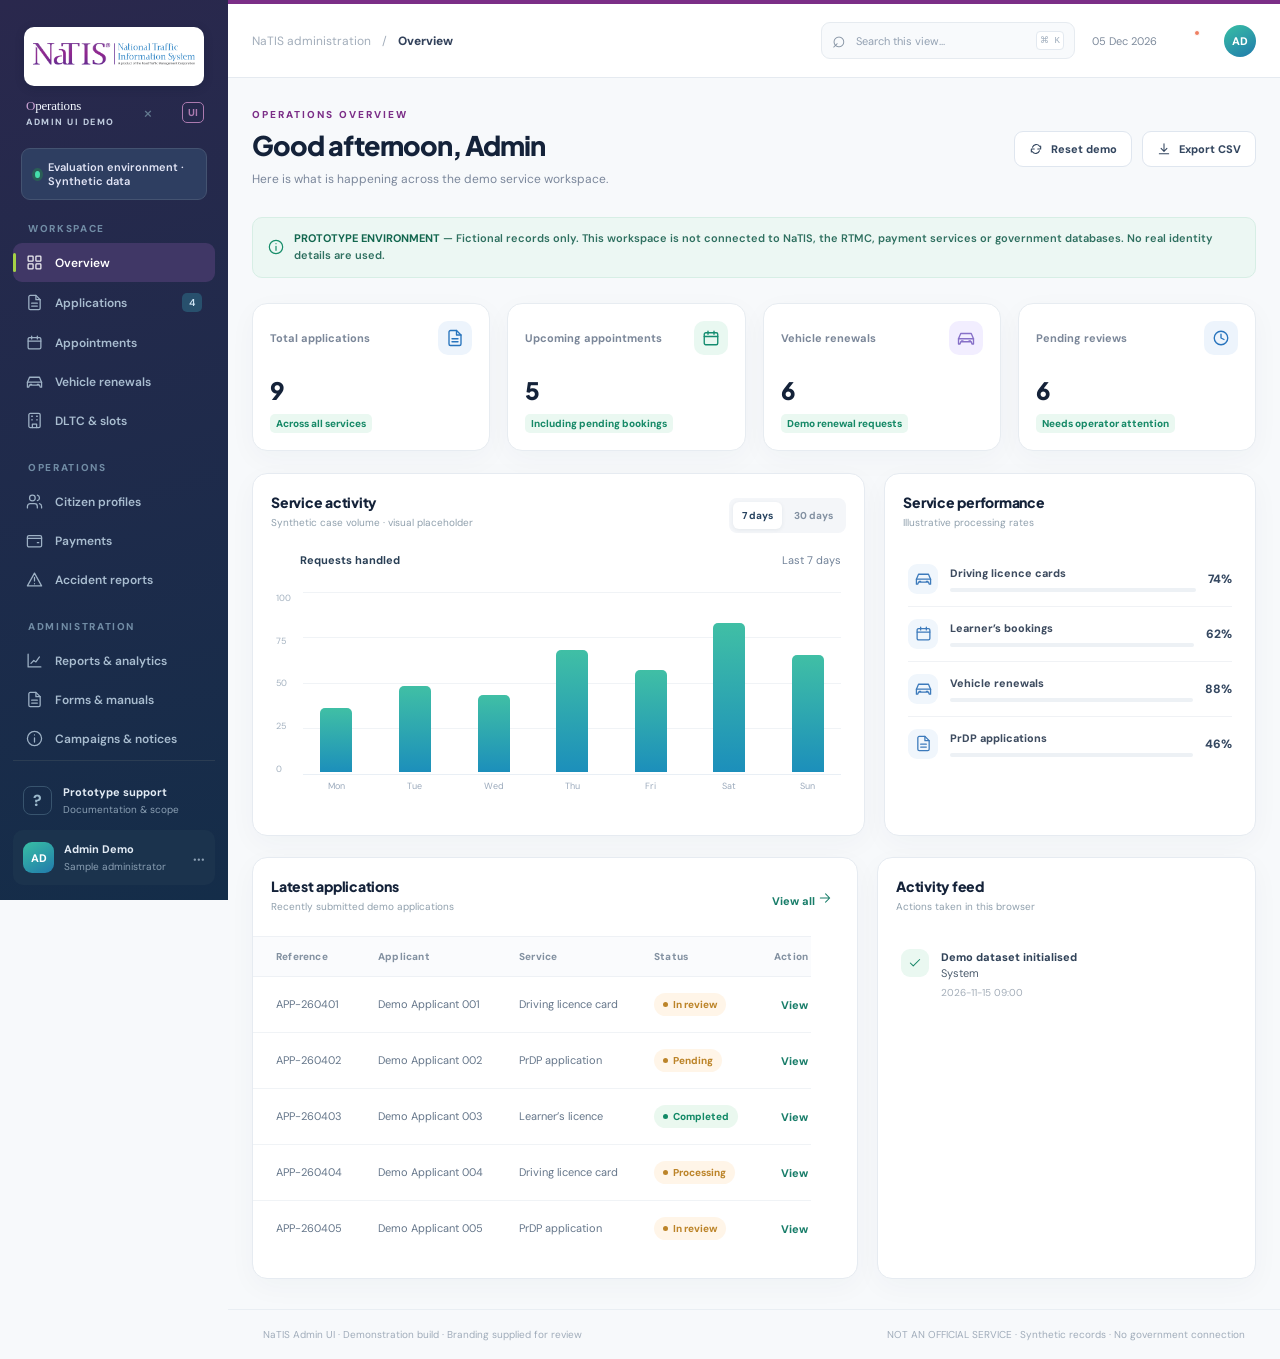
==== commit 9282e6d8: "feat(natis-admin): refresh self-contained visual preview with supplied assets" ====
--- a/natis-admin/standalone.html
+++ b/natis-admin/standalone.html
@@ -3,10 +3,11 @@
 <head>
   <meta charset="UTF-8" />
   <meta name="viewport" content="width=device-width, initial-scale=1" />
-  <meta name="theme-color" content="#1b4778" />
-  <meta name="description" content="An independent, fictional admin-console prototype for road-traffic online services. Not affiliated with NaTIS or the RTMC." />
-  <title>NaTIS Admin UI — Independent Prototype</title>
-  <style>500;600;700;800&family=Plus+Jakarta+Sans:wght@400;500;600;700;800&display=swap');
+  <meta name="theme-color" content="#34204f" />
+  <meta name="description" content="An independent functional NaTIS administration UI demo using supplied RTMC visual references. All data is synthetic; not an official service." />
+  <title>NaTIS | Administration Workspace — UI Demo</title>
+  <link rel="icon" type="image/png" href="[data-uri]